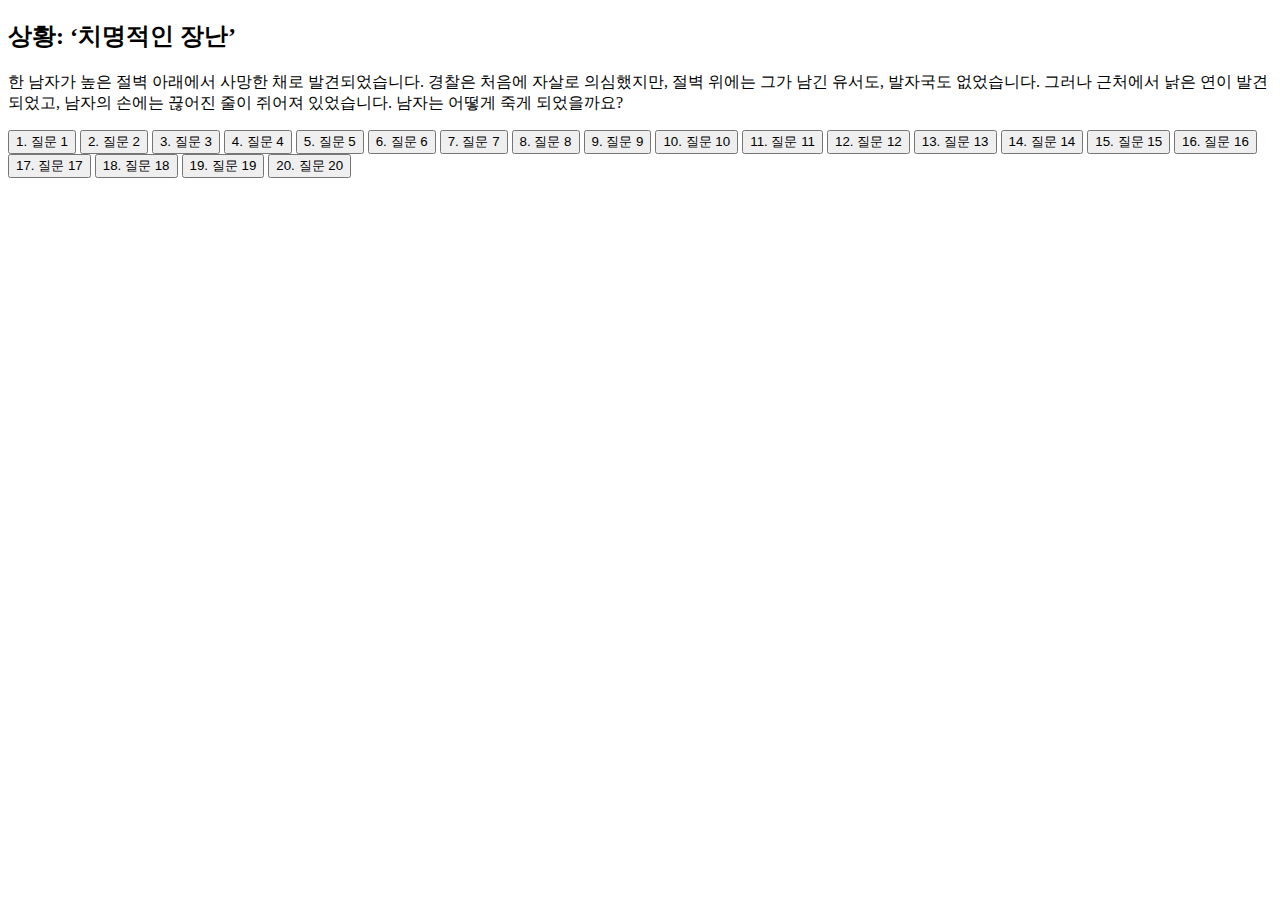
==== game.html @ 6c426a81 "Update game.html" ====
<!DOCTYPE html>
<html lang="ko">
<head>
    <meta charset="UTF-8">
    <meta name="viewport" content="width=device-width, initial-scale=1.0">
    <title>상황: 치명적인 장난</title>
    <link rel="stylesheet" href="styles.css">
</head>
<body>
    <div class="container">
        <div class="question-box">
            <h2>상황: ‘치명적인 장난’</h2>
            <p>한 남자가 높은 절벽 아래에서 사망한 채로 발견되었습니다. 경찰은 처음에 자살로 의심했지만, 절벽 위에는 그가 남긴 유서도, 발자국도 없었습니다. 그러나 근처에서 낡은 연이 발견되었고, 남자의 손에는 끊어진 줄이 쥐어져 있었습니다. 남자는 어떻게 죽게 되었을까요?</p>
        </div>
        <div class="button-container">
            <button class="answer-button" onclick="showPopup('예')">1. 질문 1</button>
            <button class="answer-button" onclick="showPopup('아니오')">2. 질문 2</button>
            <button class="answer-button" onclick="showPopup('그럴 수도 있음')">3. 질문 3</button>
            <button class="answer-button" onclick="showPopup('관련없음')">4. 질문 4</button>
            <button class="answer-button" onclick="showPopup('예')">5. 질문 5</button>
            <button class="answer-button" onclick="showPopup('아니오')">6. 질문 6</button>
            <button class="answer-button" onclick="showPopup('그럴 수도 있음')">7. 질문 7</button>
            <button class="answer-button" onclick="showPopup('관련없음')">8. 질문 8</button>
            <button class="answer-button" onclick="showPopup('예')">9. 질문 9</button>
            <button class="answer-button" onclick="showPopup('아니오')">10. 질문 10</button>
            <button class="answer-button" onclick="showPopup('그럴 수도 있음')">11. 질문 11</button>
            <button class="answer-button" onclick="showPopup('관련없음')">12. 질문 12</button>
            <button class="answer-button" onclick="showPopup('예')">13. 질문 13</button>
            <button class="answer-button" onclick="showPopup('아니오')">14. 질문 14</button>
            <button class="answer-button" onclick="showPopup('그럴 수도 있음')">15. 질문 15</button>
            <button class="answer-button" onclick="showPopup('관련없음')">16. 질문 16</button>
            <button class="answer-button" onclick="showPopup('예')">17. 질문 17</button>
            <button class="answer-button" onclick="showPopup('아니오')">18. 질문 18</button>
            <button class="answer-button" onclick="showPopup('그럴 수도 있음')">19. 질문 19</button>
            <button class="answer-button" onclick="showPopup('관련없음')">20. 질문 20</button>
        </div>
    </div>
    <script src="script.js"></script>
</body>
</html>
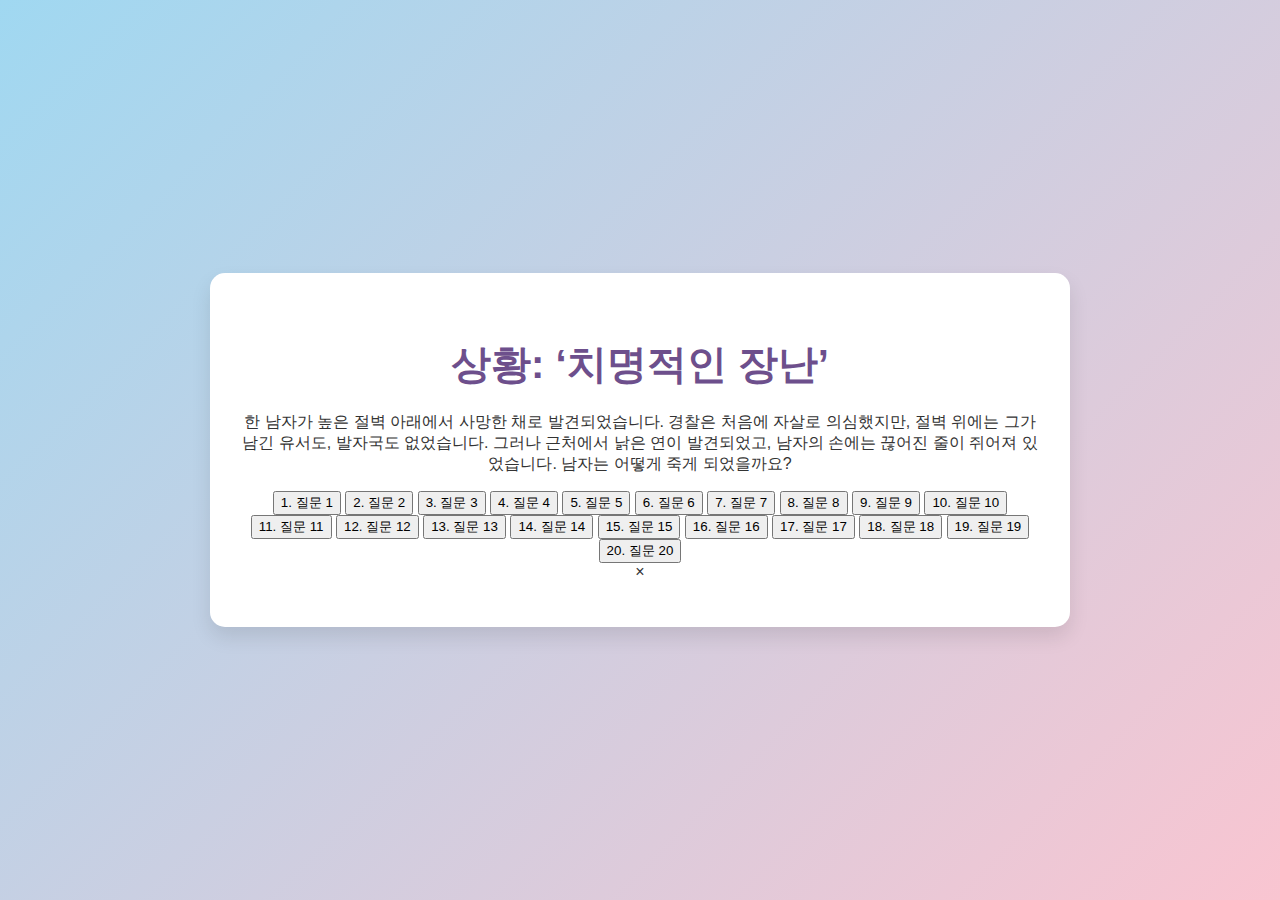
==== commit 8245ef41: "Update game.html" ====
--- a/game.html
+++ b/game.html
@@ -3,16 +3,17 @@
 <head>
     <meta charset="UTF-8">
     <meta name="viewport" content="width=device-width, initial-scale=1.0">
-    <title>상황: 치명적인 장난</title>
-    <link rel="stylesheet" href="styles.css">
+    <title>게임</title>
+    <link rel="stylesheet" href="style.css">
 </head>
 <body>
-    <div class="container">
-        <div class="question-box">
+    <div class="game-container">
+        <div class="situation-box">
             <h2>상황: ‘치명적인 장난’</h2>
             <p>한 남자가 높은 절벽 아래에서 사망한 채로 발견되었습니다. 경찰은 처음에 자살로 의심했지만, 절벽 위에는 그가 남긴 유서도, 발자국도 없었습니다. 그러나 근처에서 낡은 연이 발견되었고, 남자의 손에는 끊어진 줄이 쥐어져 있었습니다. 남자는 어떻게 죽게 되었을까요?</p>
         </div>
-        <div class="button-container">
+
+        <div class="question-buttons">
             <button class="answer-button" onclick="showPopup('예')">1. 질문 1</button>
             <button class="answer-button" onclick="showPopup('아니오')">2. 질문 2</button>
             <button class="answer-button" onclick="showPopup('그럴 수도 있음')">3. 질문 3</button>
@@ -34,7 +35,24 @@
             <button class="answer-button" onclick="showPopup('그럴 수도 있음')">19. 질문 19</button>
             <button class="answer-button" onclick="showPopup('관련없음')">20. 질문 20</button>
         </div>
+
+        <div id="popup" class="popup">
+            <div class="popup-content">
+                <span class="popup-close" onclick="closePopup()">&times;</span>
+                <p id="popup-message"></p>
+            </div>
+        </div>
     </div>
-    <script src="script.js"></script>
+
+    <script>
+        function showPopup(message) {
+            document.getElementById('popup-message').textContent = message;
+            document.getElementById('popup').style.display = 'block';
+        }
+
+        function closePopup() {
+            document.getElementById('popup').style.display = 'none';
+        }
+    </script>
 </body>
 </html>
--- a/style.css
+++ b/style.css
@@ -0,0 +1,125 @@
+/* 전체 바디 스타일 */
+body {
+    font-family: 'Arial', sans-serif;
+    background: linear-gradient(135deg, #a0d8f1, #f9c5d1); /* 하늘색과 연핑크색 그라데이션 */
+    color: #333;
+    margin: 0;
+    padding: 0;
+    display: flex;
+    justify-content: center;
+    align-items: center;
+    height: 100vh;
+}
+
+/* 게임 컨테이너 */
+.game-container {
+    background: white;
+    border-radius: 15px;
+    width: 90%;
+    max-width: 800px;
+    padding: 30px;
+    box-shadow: 0 10px 20px rgba(0, 0, 0, 0.1);
+    text-align: center;
+}
+
+/* 게임 상태 텍스트 */
+.game-status {
+    margin-bottom: 40px;
+}
+
+h2 {
+    font-size: 2.5rem;
+    color: #6d4f8c;
+    margin-bottom: 20px;
+}
+
+#situation {
+    font-size: 1.2rem;
+    color: #555;
+    line-height: 1.6;
+}
+
+/* 채팅 로그 */
+.chat-container {
+    background-color: #f1f1f1;
+    border-radius: 10px;
+    padding: 20px;
+    height: 300px;
+    overflow-y: scroll;
+    margin-bottom: 20px;
+    box-shadow: 0 0 15px rgba(0, 0, 0, 0.05);
+}
+
+#chat-log {
+    font-size: 1.1rem;
+    color: #333;
+}
+
+/* 입력 필드 */
+.input-container {
+    display: flex;
+    justify-content: space-between;
+    align-items: center;
+    margin-bottom: 20px;
+}
+
+#user-input {
+    width: 80%;
+    padding: 12px;
+    border: 2px solid #c0c0c0;
+    border-radius: 10px;
+    font-size: 1rem;
+    outline: none;
+    margin-right: 10px;
+}
+
+#user-input:focus {
+    border-color: #6d4f8c;
+}
+
+/* 질문 버튼 */
+#send-button {
+    padding: 12px 20px;
+    background-color: #6d4f8c;
+    color: white;
+    border: none;
+    border-radius: 10px;
+    cursor: pointer;
+    font-size: 1.1rem;
+    transition: background-color 0.3s;
+}
+
+#send-button:hover {
+    background-color: #5a3e7b;
+}
+
+/* 게임 시작 버튼 */
+#start-game {
+    padding: 15px 30px;
+    background-color: #f4b9d1;
+    color: white;
+    border: none;
+    border-radius: 10px;
+    font-size: 1.3rem;
+    cursor: pointer;
+    transition: background-color 0.3s;
+    margin-top: 20px;
+}
+
+#start-game:hover {
+    background-color: #e79fb6;
+}
+
+/* 스크롤바 스타일 */
+.chat-container::-webkit-scrollbar {
+    width: 8px;
+}
+
+.chat-container::-webkit-scrollbar-thumb {
+    background-color: #f4b9d1;
+    border-radius: 10px;
+}
+
+.chat-container::-webkit-scrollbar-track {
+    background-color: #f1f1f1;
+}
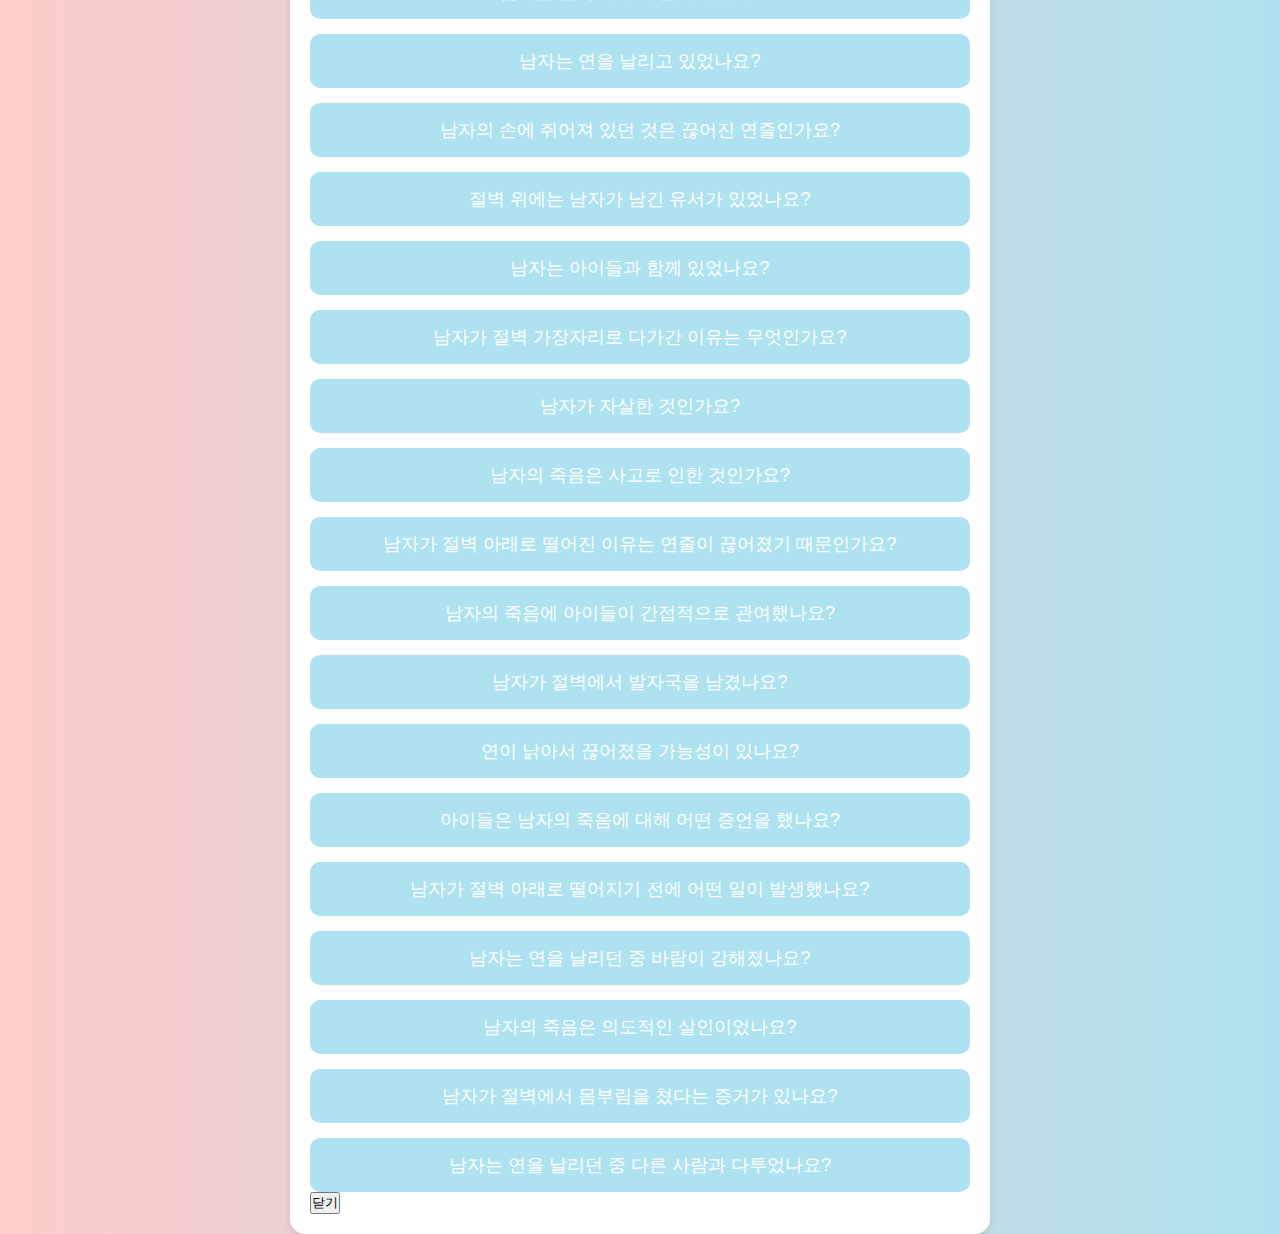
==== commit 4a21ae51: "Update game.html" ====
--- a/game.html
+++ b/game.html
@@ -3,56 +3,55 @@
 <head>
     <meta charset="UTF-8">
     <meta name="viewport" content="width=device-width, initial-scale=1.0">
-    <title>게임</title>
+    <title>게임 페이지</title>
     <link rel="stylesheet" href="style.css">
 </head>
 <body>
     <div class="game-container">
         <div class="situation-box">
-            <h2>상황: ‘치명적인 장난’</h2>
-            <p>한 남자가 높은 절벽 아래에서 사망한 채로 발견되었습니다. 경찰은 처음에 자살로 의심했지만, 절벽 위에는 그가 남긴 유서도, 발자국도 없었습니다. 그러나 근처에서 낡은 연이 발견되었고, 남자의 손에는 끊어진 줄이 쥐어져 있었습니다. 남자는 어떻게 죽게 되었을까요?</p>
+            <h2 class="situation-title">상황: 치명적인 장난</h2>
+            <p class="situation-description">
+                한 남자가 높은 절벽 아래에서 사망한 채로 발견되었습니다. 경찰은 처음에 자살로 의심했지만, 절벽 위에는 그가 남긴 유서도, 발자국도 없었습니다. 그러나 근처에서 낡은 연이 발견되었고, 남자의 손에는 끊어진 줄이 쥐어져 있었습니다. 남자는 어떻게 죽게 되었을까요?
+            </p>
         </div>
 
         <div class="question-buttons">
-            <button class="answer-button" onclick="showPopup('예')">1. 질문 1</button>
-            <button class="answer-button" onclick="showPopup('아니오')">2. 질문 2</button>
-            <button class="answer-button" onclick="showPopup('그럴 수도 있음')">3. 질문 3</button>
-            <button class="answer-button" onclick="showPopup('관련없음')">4. 질문 4</button>
-            <button class="answer-button" onclick="showPopup('예')">5. 질문 5</button>
-            <button class="answer-button" onclick="showPopup('아니오')">6. 질문 6</button>
-            <button class="answer-button" onclick="showPopup('그럴 수도 있음')">7. 질문 7</button>
-            <button class="answer-button" onclick="showPopup('관련없음')">8. 질문 8</button>
-            <button class="answer-button" onclick="showPopup('예')">9. 질문 9</button>
-            <button class="answer-button" onclick="showPopup('아니오')">10. 질문 10</button>
-            <button class="answer-button" onclick="showPopup('그럴 수도 있음')">11. 질문 11</button>
-            <button class="answer-button" onclick="showPopup('관련없음')">12. 질문 12</button>
-            <button class="answer-button" onclick="showPopup('예')">13. 질문 13</button>
-            <button class="answer-button" onclick="showPopup('아니오')">14. 질문 14</button>
-            <button class="answer-button" onclick="showPopup('그럴 수도 있음')">15. 질문 15</button>
-            <button class="answer-button" onclick="showPopup('관련없음')">16. 질문 16</button>
-            <button class="answer-button" onclick="showPopup('예')">17. 질문 17</button>
-            <button class="answer-button" onclick="showPopup('아니오')">18. 질문 18</button>
-            <button class="answer-button" onclick="showPopup('그럴 수도 있음')">19. 질문 19</button>
-            <button class="answer-button" onclick="showPopup('관련없음')">20. 질문 20</button>
+            <button class="question-button" onclick="showAnswer('예')">남자는 절벽 아래에서 발견되었나요?</button>
+            <button class="question-button" onclick="showAnswer('아니오')">남자는 절벽 위에서 혼자 있었나요?</button>
+            <button class="question-button" onclick="showAnswer('예')">남자는 연을 날리고 있었나요?</button>
+            <button class="question-button" onclick="showAnswer('예')">남자의 손에 쥐어져 있던 것은 끊어진 연줄인가요?</button>
+            <button class="question-button" onclick="showAnswer('아니오')">절벽 위에는 남자가 남긴 유서가 있었나요?</button>
+            <button class="question-button" onclick="showAnswer('예')">남자는 아이들과 함께 있었나요?</button>
+            <button class="question-button" onclick="showAnswer('연을 잡으려는 아이들을 막으려 함')">남자가 절벽 가장자리로 다가간 이유는 무엇인가요?</button>
+            <button class="question-button" onclick="showAnswer('아니오')">남자가 자살한 것인가요?</button>
+            <button class="question-button" onclick="showAnswer('예')">남자의 죽음은 사고로 인한 것인가요?</button>
+            <button class="question-button" onclick="showAnswer('예')">남자가 절벽 아래로 떨어진 이유는 연줄이 끊어졌기 때문인가요?</button>
+            <button class="question-button" onclick="showAnswer('예')">남자의 죽음에 아이들이 간접적으로 관여했나요?</button>
+            <button class="question-button" onclick="showAnswer('아니오')">남자가 절벽에서 발자국을 남겼나요?</button>
+            <button class="question-button" onclick="showAnswer('예')">연이 낡아서 끊어졌을 가능성이 있나요?</button>
+            <button class="question-button" onclick="showAnswer('남자가 연을 잡으려 했다고 주장함')">아이들은 남자의 죽음에 대해 어떤 증언을 했나요?</button>
+            <button class="question-button" onclick="showAnswer('연이 바람에 날아갔다')">남자가 절벽 아래로 떨어지기 전에 어떤 일이 발생했나요?</button>
+            <button class="question-button" onclick="showAnswer('예')">남자는 연을 날리던 중 바람이 강해졌나요?</button>
+            <button class="question-button" onclick="showAnswer('아니오')">남자의 죽음은 의도적인 살인이었나요?</button>
+            <button class="question-button" onclick="showAnswer('아니오')">남자가 절벽에서 몸부림을 쳤다는 증거가 있나요?</button>
+            <button class="question-button" onclick="showAnswer('아니오')">남자는 연을 날리던 중 다른 사람과 다투었나요?</button>
         </div>
 
-        <div id="popup" class="popup">
-            <div class="popup-content">
-                <span class="popup-close" onclick="closePopup()">&times;</span>
-                <p id="popup-message"></p>
-            </div>
+        <div id="answer-popup" class="answer-popup">
+            <p id="answer-text"></p>
+            <button id="close-popup" class="close-popup">닫기</button>
         </div>
     </div>
 
     <script>
-        function showPopup(message) {
-            document.getElementById('popup-message').textContent = message;
-            document.getElementById('popup').style.display = 'block';
+        function showAnswer(answer) {
+            document.getElementById('answer-text').textContent = "답변: " + answer;
+            document.getElementById('answer-popup').style.display = 'block';
         }
 
-        function closePopup() {
-            document.getElementById('popup').style.display = 'none';
-        }
+        document.getElementById('close-popup').addEventListener('click', function() {
+            document.getElementById('answer-popup').style.display = 'none';
+        });
     </script>
 </body>
 </html>
--- a/style.css
+++ b/style.css
@@ -1,125 +1,162 @@
-/* 전체 바디 스타일 */
+/* 기본 스타일 */
+* {
+    margin: 0;
+    padding: 0;
+    box-sizing: border-box;
+}
+
 body {
     font-family: 'Arial', sans-serif;
-    background: linear-gradient(135deg, #a0d8f1, #f9c5d1); /* 하늘색과 연핑크색 그라데이션 */
-    color: #333;
-    margin: 0;
-    padding: 0;
+    background: #f0f8ff; /* 배경은 연한 하늘색 */
     display: flex;
     justify-content: center;
     align-items: center;
     height: 100vh;
+    background-image: linear-gradient(to right, #ffcccb, #aee2f0); /* 그라데이션 배경 */
 }
 
-/* 게임 컨테이너 */
-.game-container {
-    background: white;
-    border-radius: 15px;
-    width: 90%;
-    max-width: 800px;
-    padding: 30px;
-    box-shadow: 0 10px 20px rgba(0, 0, 0, 0.1);
-    text-align: center;
+/* 메인 컨테이너 */
+.main-container {
+    display: flex;
+    justify-content: center;
+    align-items: center;
+    width: 100%;
+    height: 100%;
 }
 
-/* 게임 상태 텍스트 */
-.game-status {
-    margin-bottom: 40px;
+/* 게임 박스 스타일 */
+.game-box {
+    background: linear-gradient(145deg, #aee2f0, #ffcccb); /* 연하늘색 -> 연핑크색 그라데이션 */
+    border-radius: 25px;
+    padding: 50px;
+    text-align: center;
+    box-shadow: 8px 8px 16px rgba(0, 0, 0, 0.2), -8px -8px 16px rgba(255, 255, 255, 0.3);
+    transform: scale(1);
+    transition: transform 0.3s ease-in-out;
 }
 
-h2 {
-    font-size: 2.5rem;
-    color: #6d4f8c;
-    margin-bottom: 20px;
+.game-box:hover {
+    transform: scale(1.05); /* 호버 시 크기 증가 */
 }
 
-#situation {
-    font-size: 1.2rem;
-    color: #555;
-    line-height: 1.6;
+/* 게임 제목 */
+.game-title {
+    font-size: 50px;
+    color: #ff6699; /* 핑크색 */
+    margin-bottom: 20px;
+    text-shadow: 2px 2px 4px rgba(0, 0, 0, 0.1);
 }
 
-/* 채팅 로그 */
-.chat-container {
-    background-color: #f1f1f1;
-    border-radius: 10px;
-    padding: 20px;
-    height: 300px;
-    overflow-y: scroll;
-    margin-bottom: 20px;
-    box-shadow: 0 0 15px rgba(0, 0, 0, 0.05);
+/* 게임 설명 */
+.game-description {
+    font-size: 20px;
+    color: #333;
+    margin-bottom: 30px;
+    line-height: 1.5;
 }
 
-#chat-log {
-    font-size: 1.1rem;
-    color: #333;
+/* 스타트 버튼 스타일 */
+.start-button {
+    background: linear-gradient(145deg, #ff99a1, #ff6699); /* 핑크 계열의 그라데이션 */
+    color: white;
+    padding: 15px 30px;
+    border: none;
+    border-radius: 50px;
+    font-size: 20px;
+    cursor: pointer;
+    box-shadow: 4px 4px 8px rgba(0, 0, 0, 0.2), -4px -4px 8px rgba(255, 255, 255, 0.3);
+    transition: background 0.3s, transform 0.3s;
 }
 
-/* 입력 필드 */
-.input-container {
-    display: flex;
-    justify-content: space-between;
-    align-items: center;
-    margin-bottom: 20px;
+.start-button:hover {
+    background: linear-gradient(145deg, #ff6699, #ff99a1);
+    transform: translateY(-5px); /* 호버 시 버튼 살짝 올라가게 */
 }
 
-#user-input {
-    width: 80%;
-    padding: 12px;
-    border: 2px solid #c0c0c0;
-    border-radius: 10px;
-    font-size: 1rem;
-    outline: none;
-    margin-right: 10px;
+.start-button:active {
+    transform: translateY(2px); /* 클릭 시 버튼 내려가게 */
 }
 
-#user-input:focus {
-    border-color: #6d4f8c;
+
+/* 게임 페이지 스타일 */
+.game-container {
+    width: 100%;
+    max-width: 700px;
+    padding: 20px;
+    background-color: #fff;
+    border-radius: 15px;
+    box-shadow: 0 4px 8px rgba(0, 0, 0, 0.1);
 }
 
-/* 질문 버튼 */
-#send-button {
-    padding: 12px 20px;
-    background-color: #6d4f8c;
-    color: white;
+.situation-box {
+    background-color: #ffebf0; /* 연핑크색 */
+    padding: 20px;
+    border-radius: 10px;
+    margin-bottom: 30px;
+}
+
+.situation-box h2 {
+    font-size: 24px;
+    color: #ff6699;
+}
+
+.situation-box p {
+    font-size: 18px;
+    line-height: 1.5;
+}
+
+.question-buttons {
+    display: flex;
+    flex-direction: column;
+    gap: 15px;
+}
+
+.question-button {
+    background-color: #aee2f0; /* 하늘색 */
+    color: #fff;
+    padding: 15px;
     border: none;
     border-radius: 10px;
+    font-size: 18px;
     cursor: pointer;
-    font-size: 1.1rem;
     transition: background-color 0.3s;
 }
 
-#send-button:hover {
-    background-color: #5a3e7b;
+.question-button:hover {
+    background-color: #7cd2e5;
 }
 
-/* 게임 시작 버튼 */
-#start-game {
-    padding: 15px 30px;
-    background-color: #f4b9d1;
-    color: white;
-    border: none;
-    border-radius: 10px;
-    font-size: 1.3rem;
-    cursor: pointer;
-    transition: background-color 0.3s;
-    margin-top: 20px;
+/* 팝업 스타일 */
+.popup {
+    display: none;
+    position: fixed;
+    top: 0;
+    left: 0;
+    width: 100%;
+    height: 100%;
+    background-color: rgba(0, 0, 0, 0.5);
+    justify-content: center;
+    align-items: center;
 }
 
-#start-game:hover {
-    background-color: #e79fb6;
+.popup-content {
+    background-color: #fff;
+    padding: 30px;
+    border-radius: 10px;
+    text-align: center;
+    box-shadow: 0 4px 8px rgba(0, 0, 0, 0.1);
 }
 
-/* 스크롤바 스타일 */
-.chat-container::-webkit-scrollbar {
-    width: 8px;
+.popup-close {
+    font-size: 25px;
+    color: #333;
+    cursor: pointer;
+    position: absolute;
+    top: 10px;
+    right: 10px;
 }
 
-.chat-container::-webkit-scrollbar-thumb {
-    background-color: #f4b9d1;
-    border-radius: 10px;
+.popup-close:hover {
+    color: #ff6699;
 }
 
-.chat-container::-webkit-scrollbar-track {
-    background-color: #f1f1f1;
-}
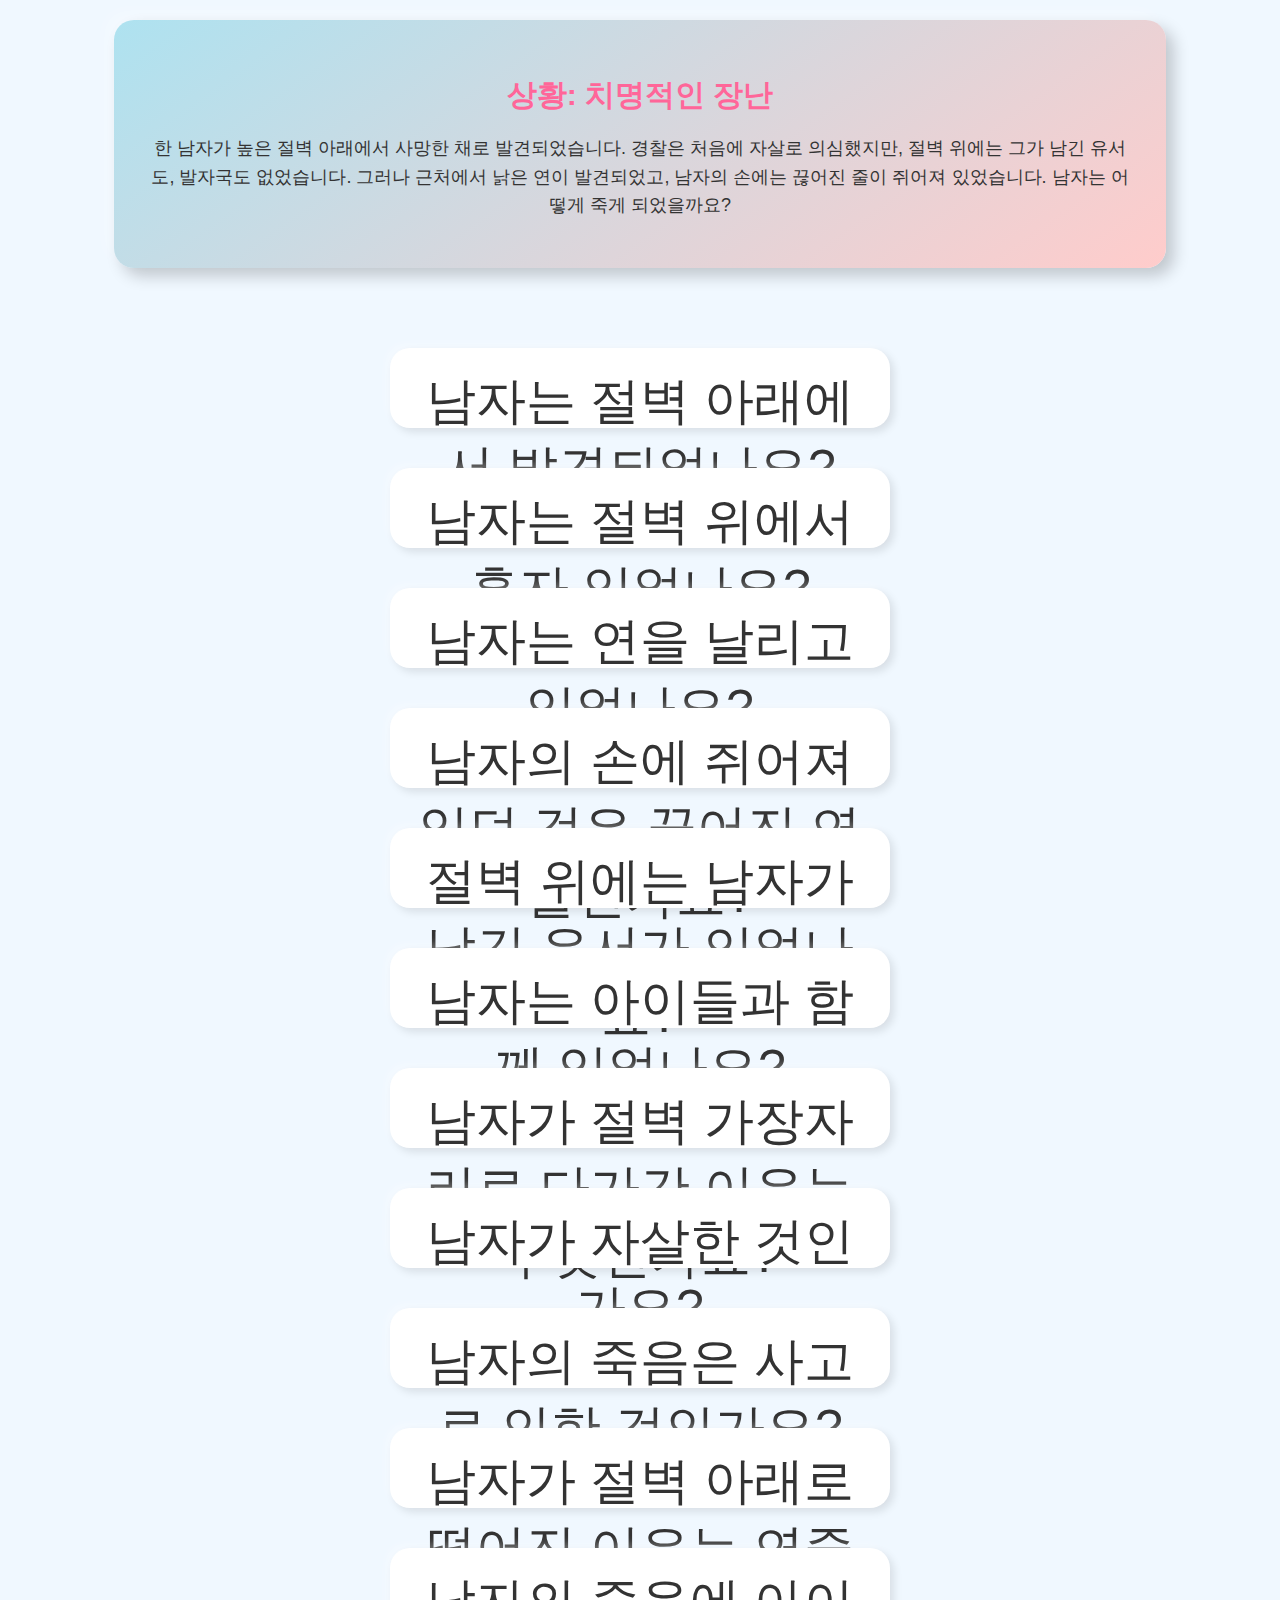
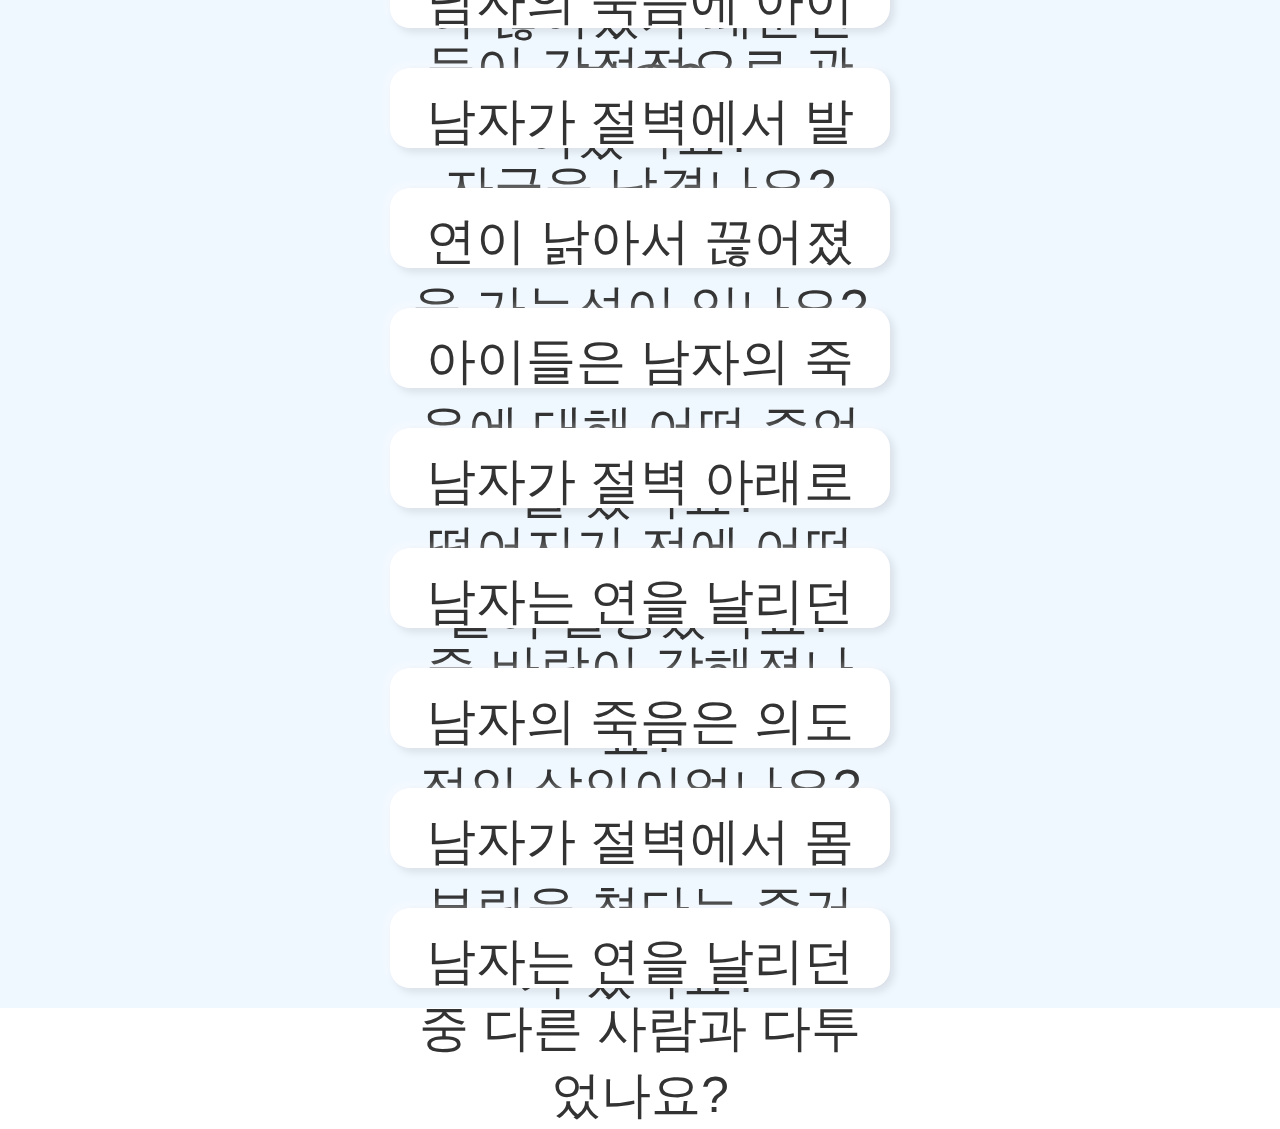
==== commit 96027196: "Update game.html" ====
--- a/game.html
+++ b/game.html
@@ -53,5 +53,12 @@
             document.getElementById('answer-popup').style.display = 'none';
         });
     </script>
+<!-- 팝업창 -->
+<div class="answer-popup">
+    <p id="answer-text">정답: </p>
+    <button class="close-popup">닫기</button>
+</div>
+
+
 </body>
 </html>
--- a/style.css
+++ b/style.css
@@ -1,68 +1,47 @@
-/* 기본 스타일 */
-* {
+/* 전체 스타일 */
+body {
+    font-family: Arial, sans-serif;
     margin: 0;
     padding: 0;
     box-sizing: border-box;
 }
 
-body {
-    font-family: 'Arial', sans-serif;
-    background: #f0f8ff; /* 배경은 연한 하늘색 */
+/* 메인 페이지 */
+.main-container {
     display: flex;
     justify-content: center;
     align-items: center;
     height: 100vh;
-    background-image: linear-gradient(to right, #ffcccb, #aee2f0); /* 그라데이션 배경 */
+    background: #f0f8ff;
 }
 
-/* 메인 컨테이너 */
-.main-container {
-    display: flex;
-    justify-content: center;
-    align-items: center;
-    width: 100%;
-    height: 100%;
+.main-box {
+    background: linear-gradient(145deg, #aee2f0, #ffcccb); /* 그라데이션 배경 */
+    padding: 40px;
+    border-radius: 20px;
+    text-align: center;
+    box-shadow: 8px 8px 16px rgba(0, 0, 0, 0.2), -8px -8px 16px rgba(255, 255, 255, 0.3);
 }
 
-/* 게임 박스 스타일 */
-.game-box {
-    background: linear-gradient(145deg, #aee2f0, #ffcccb); /* 연하늘색 -> 연핑크색 그라데이션 */
-    border-radius: 25px;
-    padding: 50px;
-    text-align: center;
-    box-shadow: 8px 8px 16px rgba(0, 0, 0, 0.2), -8px -8px 16px rgba(255, 255, 255, 0.3);
-    transform: scale(1);
-    transition: transform 0.3s ease-in-out;
+.title {
+    font-size: 40px;
+    color: #ff6699;
+    margin-bottom: 20px;
 }
 
-.game-box:hover {
-    transform: scale(1.05); /* 호버 시 크기 증가 */
-}
-
-/* 게임 제목 */
-.game-title {
-    font-size: 50px;
-    color: #ff6699; /* 핑크색 */
-    margin-bottom: 20px;
-    text-shadow: 2px 2px 4px rgba(0, 0, 0, 0.1);
-}
-
-/* 게임 설명 */
-.game-description {
+.description {
     font-size: 20px;
     color: #333;
     margin-bottom: 30px;
-    line-height: 1.5;
 }
 
-/* 스타트 버튼 스타일 */
 .start-button {
-    background: linear-gradient(145deg, #ff99a1, #ff6699); /* 핑크 계열의 그라데이션 */
+    background: linear-gradient(145deg, #ff99a1, #ff6699); /* 그라데이션 버튼 */
     color: white;
-    padding: 15px 30px;
+    font-size: 18px;
+    padding: 20px 40px;
     border: none;
     border-radius: 50px;
-    font-size: 20px;
     cursor: pointer;
     box-shadow: 4px 4px 8px rgba(0, 0, 0, 0.2), -4px -4px 8px rgba(255, 255, 255, 0.3);
     transition: background 0.3s, transform 0.3s;
@@ -70,93 +49,115 @@
 
 .start-button:hover {
     background: linear-gradient(145deg, #ff6699, #ff99a1);
-    transform: translateY(-5px); /* 호버 시 버튼 살짝 올라가게 */
+    transform: translateY(-5px);
 }
 
 .start-button:active {
-    transform: translateY(2px); /* 클릭 시 버튼 내려가게 */
+    transform: translateY(2px);
 }
 
-
-/* 게임 페이지 스타일 */
+/* 게임 세부 페이지 스타일 */
 .game-container {
-    width: 100%;
-    max-width: 700px;
+    display: flex;
+    flex-direction: column;
+    justify-content: flex-start; /* 콘텐츠가 상단에 위치하도록 */
+    align-items: center;
     padding: 20px;
-    background-color: #fff;
-    border-radius: 15px;
-    box-shadow: 0 4px 8px rgba(0, 0, 0, 0.1);
+    background: #f0f8ff;
+    height: auto; /* 콘텐츠에 맞게 높이를 자동으로 조정 */
 }
 
+/* 상황 박스 */
 .situation-box {
-    background-color: #ffebf0; /* 연핑크색 */
-    padding: 20px;
-    border-radius: 10px;
-    margin-bottom: 30px;
+    background: linear-gradient(145deg, #aee2f0, #ffcccb); /* 상황 박스 그라데이션 */
+    padding: 30px;
+    border-radius: 20px;
+    box-shadow: 8px 8px 16px rgba(0, 0, 0, 0.2), -8px -8px 16px rgba(255, 255, 255, 0.3);
+    margin-bottom: 40px;
+    width: 80%;
+    text-align: center;
 }
 
-.situation-box h2 {
-    font-size: 24px;
+.situation-title {
+    font-size: 30px;
     color: #ff6699;
+    margin-bottom: 15px;
 }
 
-.situation-box p {
+.situation-description {
     font-size: 18px;
-    line-height: 1.5;
+    color: #333;
+    line-height: 1.6;
 }
 
+/* 질문 버튼 */
 .question-buttons {
     display: flex;
     flex-direction: column;
-    gap: 15px;
+    gap: 40px;
+    width: 100%;
+    max-width: 500px;
+    margin-top: 40px; /* 상단 여백 */
 }
 
 .question-button {
-    background-color: #aee2f0; /* 하늘색 */
-    color: #fff;
-    padding: 15px;
+    background-color: #ffffff; /* 흰색 배경 */
+    color: #333;
+    font-size: 50px; /* 폰트 크기 */
+    padding: 20px;
     border: none;
-    border-radius: 10px;
-    font-size: 18px;
+    border-radius: 20px;
     cursor: pointer;
-    transition: background-color 0.3s;
+    width: 100%; /* 버튼 가로 크기를 100%로 */
+    height: 80px; /* 버튼 높이 */
+    box-shadow: 4px 4px 8px rgba(0, 0, 0, 0.1), -4px -4px 8px rgba(255, 255, 255, 0.3);
+    text-align: center;
+    transition: transform 0.3s, box-shadow 0.3s;
 }
 
 .question-button:hover {
-    background-color: #7cd2e5;
+    transform: translateY(-5px); /* 3D 효과 */
+    box-shadow: 6px 6px 12px rgba(0, 0, 0, 0.2), -6px -6px 12px rgba(255, 255, 255, 0.4); /* 호버 시 그림자 강하게 */
 }
 
-/* 팝업 스타일 */
-.popup {
+.question-button:active {
+    transform: translateY(2px);
+}
+
+/* 팝업창 스타일 */
+.answer-popup {
     display: none;
     position: fixed;
-    top: 0;
-    left: 0;
-    width: 100%;
-    height: 100%;
-    background-color: rgba(0, 0, 0, 0.5);
-    justify-content: center;
-    align-items: center;
+    top: 50%;
+    left: 50%;
+    transform: translate(-50%, -50%);
+    background: linear-gradient(145deg, #ffffff, #ffcccc); /* 팝업창 배경 그라데이션 */
+    padding: 30px;
+    border-radius: 10px;
+    box-shadow: 0px 0px 15px rgba(0, 0, 0, 0.3);
+    text-align: center;
 }
 
-.popup-content {
-    background-color: #fff;
-    padding: 30px;
-    border-radius: 10px;
-    text-align: center;
-    box-shadow: 0 4px 8px rgba(0, 0, 0, 0.1);
+#answer-text {
+    font-size: 22px;
+    color: #333;
+    margin-bottom: 20px;
 }
 
-.popup-close {
-    font-size: 25px;
-    color: #333;
+.close-popup {
+    background: linear-gradient(145deg, #ff6699, #ff99a1); /* 그라데이션 적용된 닫기 버튼 */
+    color: white;
+    padding: 10px 20px;
+    border: none;
+    border-radius: 30px;
     cursor: pointer;
-    position: absolute;
-    top: 10px;
-    right: 10px;
+    box-shadow: 4px 4px 8px rgba(0, 0, 0, 0.2), -4px -4px 8px rgba(255, 255, 255, 0.3);
 }
 
-.popup-close:hover {
-    color: #ff6699;
+.close-popup:hover {
+    background: linear-gradient(145deg, #ff99a1, #ff6699); /* 호버 시 색상 반전 */
 }
 
+.close-popup:active {
+    transform: translateY(2px);
+}
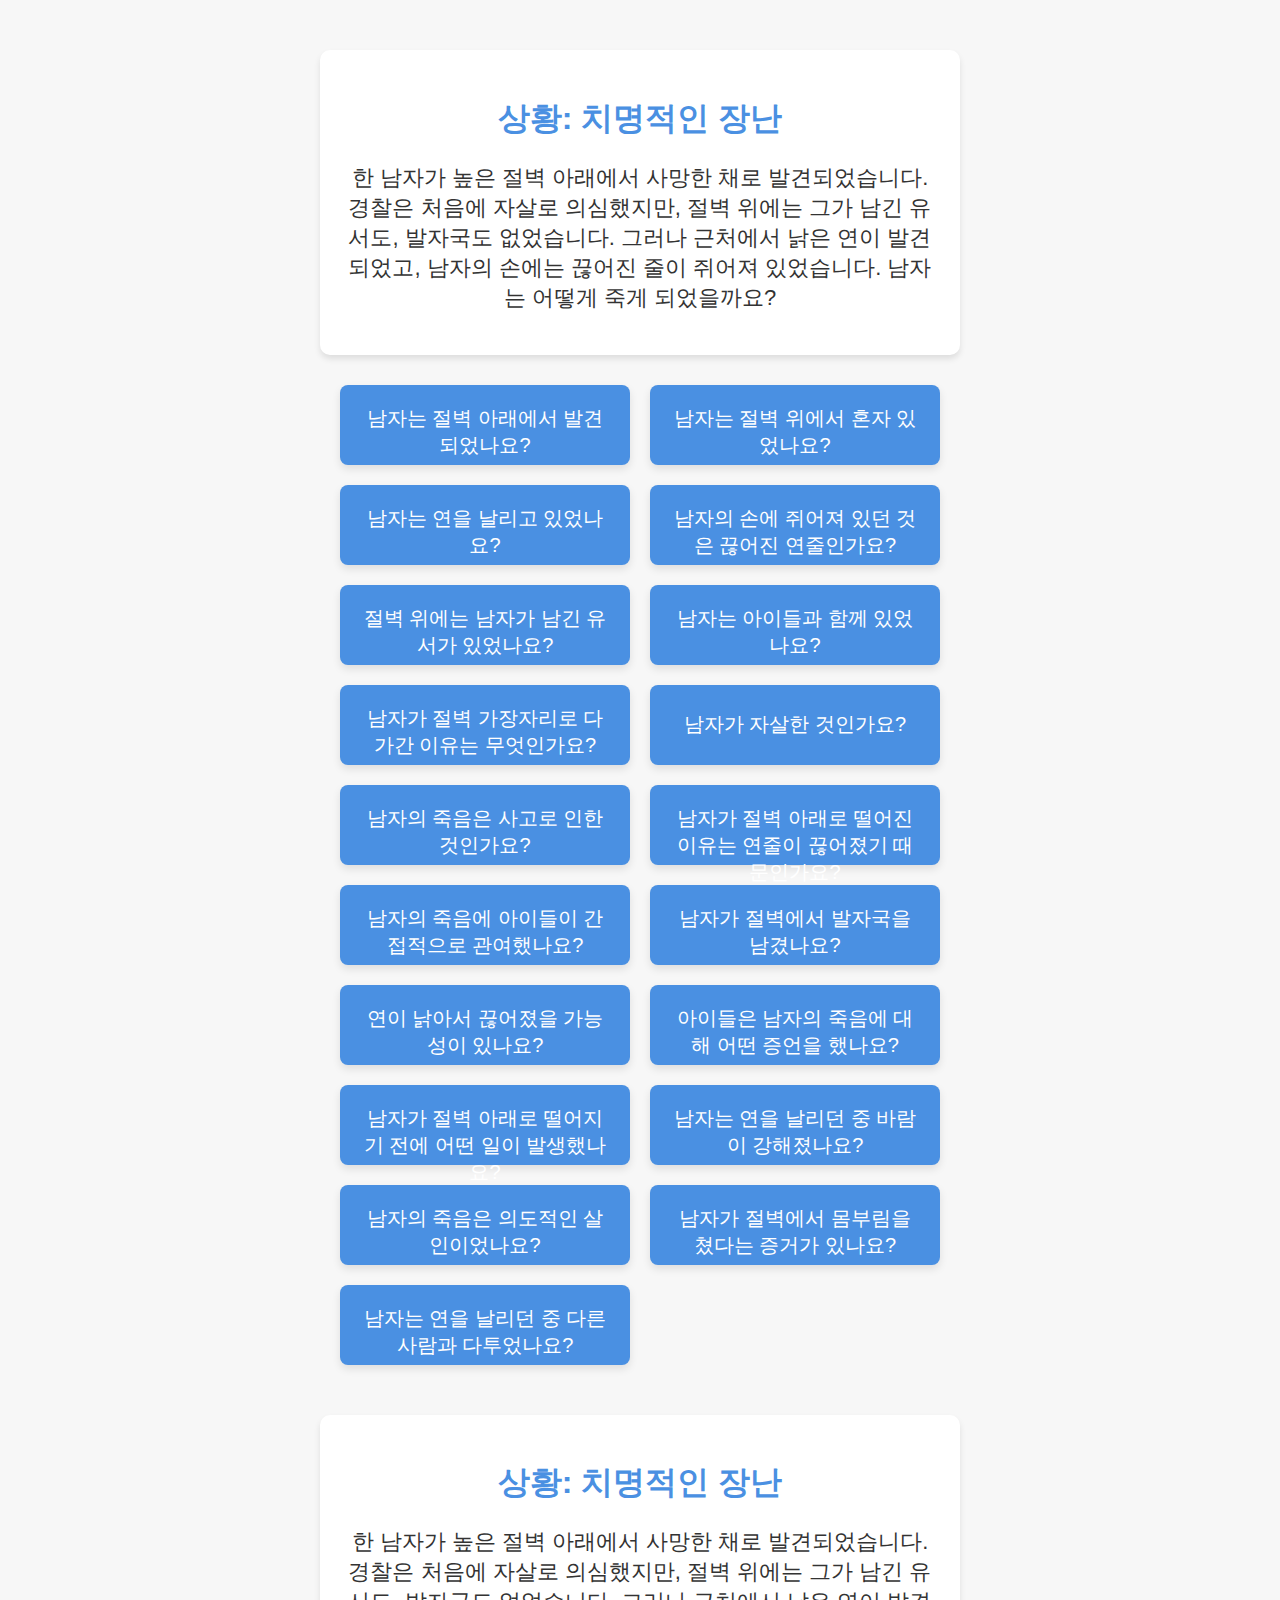
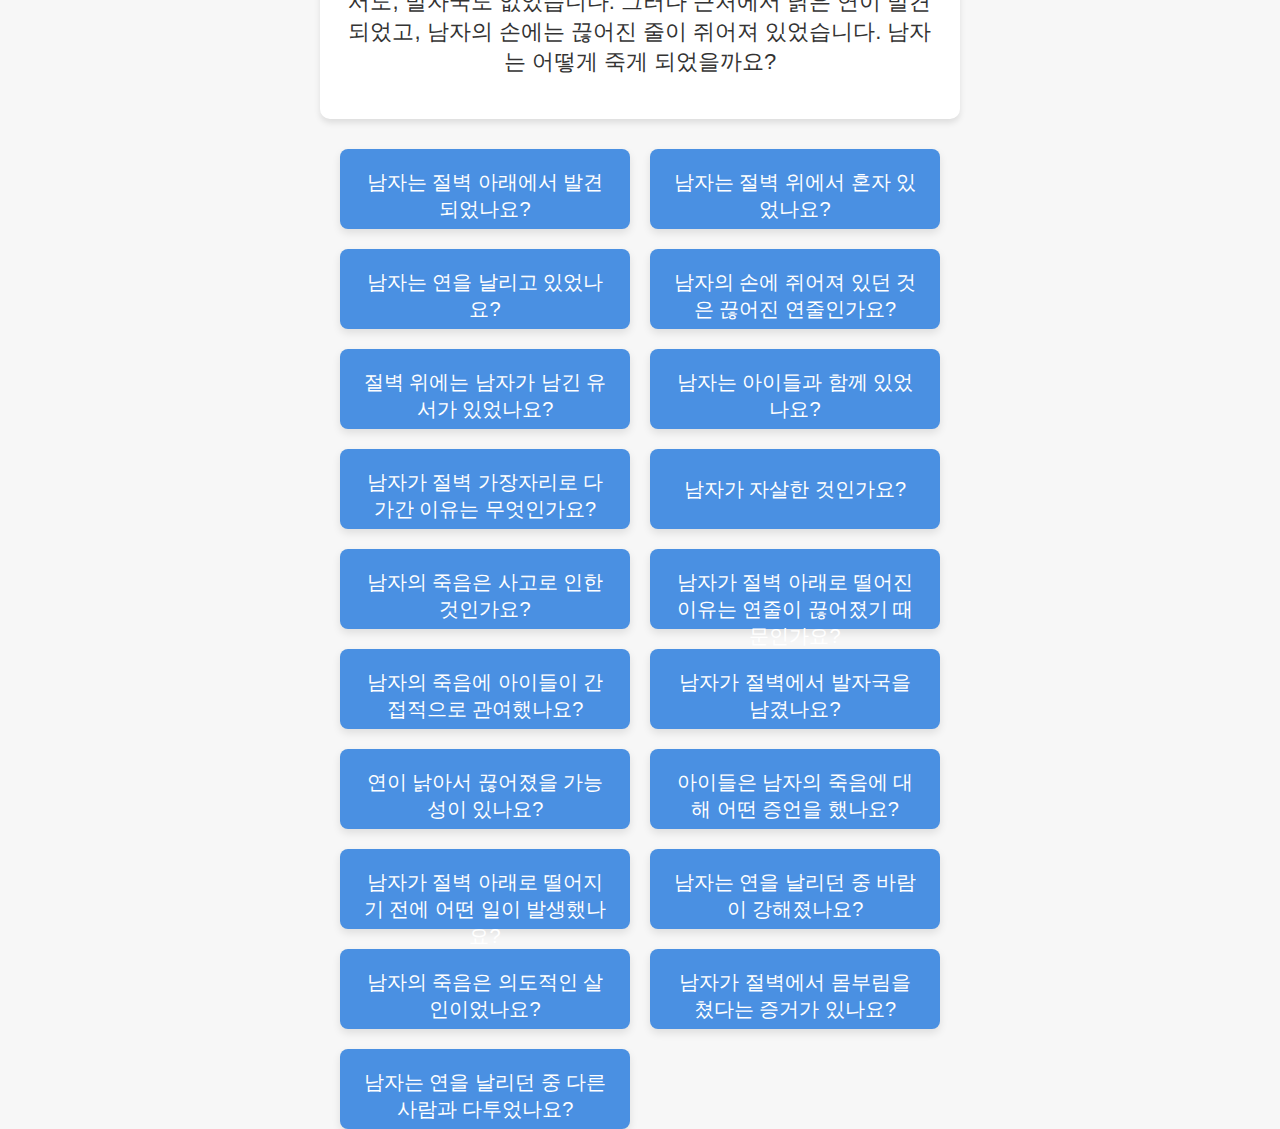
==== commit 2d377fe8: "Update game.html" ====
--- a/game.html
+++ b/game.html
@@ -1,5 +1,67 @@
 <!DOCTYPE html>
 <html lang="ko">
+<head>
+    <meta charset="UTF-8">
+    <meta name="viewport" content="width=device-width, initial-scale=1.0">
+    <title>게임 페이지</title>
+    <link rel="stylesheet" href="style.css">
+</head>
+<body>
+    <div class="game-container">
+        <div class="situation-box">
+            <h2 class="situation-title">상황: 치명적인 장난</h2>
+            <p class="situation-description">
+                한 남자가 높은 절벽 아래에서 사망한 채로 발견되었습니다. 경찰은 처음에 자살로 의심했지만, 절벽 위에는 그가 남긴 유서도, 발자국도 없었습니다. 그러나 근처에서 낡은 연이 발견되었고, 남자의 손에는 끊어진 줄이 쥐어져 있었습니다. 남자는 어떻게 죽게 되었을까요?
+            </p>
+        </div>
+
+        <div class="question-buttons">
+            <button class="question-button" onclick="showAnswer('예')">남자는 절벽 아래에서 발견되었나요?</button>
+            <button class="question-button" onclick="showAnswer('아니오')">남자는 절벽 위에서 혼자 있었나요?</button>
+            <button class="question-button" onclick="showAnswer('예')">남자는 연을 날리고 있었나요?</button>
+            <button class="question-button" onclick="showAnswer('예')">남자의 손에 쥐어져 있던 것은 끊어진 연줄인가요?</button>
+            <button class="question-button" onclick="showAnswer('아니오')">절벽 위에는 남자가 남긴 유서가 있었나요?</button>
+            <button class="question-button" onclick="showAnswer('예')">남자는 아이들과 함께 있었나요?</button>
+            <button class="question-button" onclick="showAnswer('연을 잡으려는 아이들을 막으려 함')">남자가 절벽 가장자리로 다가간 이유는 무엇인가요?</button>
+            <button class="question-button" onclick="showAnswer('아니오')">남자가 자살한 것인가요?</button>
+            <button class="question-button" onclick="showAnswer('예')">남자의 죽음은 사고로 인한 것인가요?</button>
+            <button class="question-button" onclick="showAnswer('예')">남자가 절벽 아래로 떨어진 이유는 연줄이 끊어졌기 때문인가요?</button>
+            <button class="question-button" onclick="showAnswer('예')">남자의 죽음에 아이들이 간접적으로 관여했나요?</button>
+            <button class="question-button" onclick="showAnswer('아니오')">남자가 절벽에서 발자국을 남겼나요?</button>
+            <button class="question-button" onclick="showAnswer('예')">연이 낡아서 끊어졌을 가능성이 있나요?</button>
+            <button class="question-button" onclick="showAnswer('남자가 연을 잡으려 했다고 주장함')">아이들은 남자의 죽음에 대해 어떤 증언을 했나요?</button>
+            <button class="question-button" onclick="showAnswer('연이 바람에 날아갔다')">남자가 절벽 아래로 떨어지기 전에 어떤 일이 발생했나요?</button>
+            <button class="question-button" onclick="showAnswer('예')">남자는 연을 날리던 중 바람이 강해졌나요?</button>
+            <button class="question-button" onclick="showAnswer('아니오')">남자의 죽음은 의도적인 살인이었나요?</button>
+            <button class="question-button" onclick="showAnswer('아니오')">남자가 절벽에서 몸부림을 쳤다는 증거가 있나요?</button>
+            <button class="question-button" onclick="showAnswer('아니오')">남자는 연을 날리던 중 다른 사람과 다투었나요?</button>
+            <!-- 추가 질문들 -->
+        </div>
+
+        <div id="answer-popup" class="answer-popup">
+            <p id="answer-text"></p>
+            <button id="close-popup" class="close-popup">닫기</button>
+        </div>
+    </div>
+
+    <script>
+        function showAnswer(answer) {
+            document.getElementById('answer-text').textContent = "답변: " + answer;
+            document.getElementById('answer-popup').style.display = 'block';
+        }
+
+        document.getElementById('close-popup').addEventListener('click', function() {
+            document.getElementById('answer-popup').style.display = 'none';
+        });
+    </script>
+</body>
+</html>
+
+
+<!DOCTYPE html>
+<html lang="ko">
+    <meta name="viewport" content="width=device-width, initial-scale=1.0">
+
 <head>
     <meta charset="UTF-8">
     <meta name="viewport" content="width=device-width, initial-scale=1.0">
--- a/style.css
+++ b/style.css
@@ -1,127 +1,128 @@
-/* 전체 스타일 */
-body {
-    font-family: Arial, sans-serif;
+/* 기본 스타일 */
+html, body {
     margin: 0;
     padding: 0;
-    box-sizing: border-box;
+    height: 100%;
+    font-family: 'Arial', sans-serif;
+    background-color: #f7f7f7;
 }
 
 /* 메인 페이지 */
-.main-container {
+.main-page-container {
     display: flex;
     justify-content: center;
     align-items: center;
     height: 100vh;
-    background: #f0f8ff;
+    background: linear-gradient(to bottom, #ff7f50, #ffb74d);
 }
 
 .main-box {
-    background: linear-gradient(145deg, #aee2f0, #ffcccb); /* 그라데이션 배경 */
-    padding: 40px;
-    border-radius: 20px;
     text-align: center;
-    box-shadow: 8px 8px 16px rgba(0, 0, 0, 0.2), -8px -8px 16px rgba(255, 255, 255, 0.3);
+    padding: 50px;
+    background-color: #ffffff;
+    box-shadow: 0 10px 20px rgba(0, 0, 0, 0.1);
+    transform: rotateY(0deg);
+    animation: rotate-box 6s infinite alternate;
+    border-radius: 10px;
+    max-width: 500px;
+    width: 100%;
+    transition: transform 0.5s ease-in-out;
 }
 
-.title {
-    font-size: 40px;
-    color: #ff6699;
+@keyframes rotate-box {
+    0% {
+        transform: rotateY(0deg);
+    }
+    100% {
+        transform: rotateY(360deg);
+    }
+}
+
+.main-title {
+    font-size: 50px;
+    color: #ff7f50;
     margin-bottom: 20px;
 }
 
-.description {
-    font-size: 20px;
+.main-description {
+    font-size: 22px;
     color: #333;
-    margin-bottom: 30px;
+    margin-bottom: 40px;
 }
 
-.start-button {
-    background: linear-gradient(145deg, #ff99a1, #ff6699); /* 그라데이션 버튼 */
+.start-game-button {
+    background-color: #ff7f50;
     color: white;
-    font-size: 18px;
+    font-size: 25px;
     padding: 20px 40px;
-    border: none;
-    border-radius: 50px;
-    cursor: pointer;
-    box-shadow: 4px 4px 8px rgba(0, 0, 0, 0.2), -4px -4px 8px rgba(255, 255, 255, 0.3);
-    transition: background 0.3s, transform 0.3s;
+    border-radius: 8px;
+    text-decoration: none;
+    transition: background-color 0.3s ease;
 }
 
-.start-button:hover {
-    background: linear-gradient(145deg, #ff6699, #ff99a1);
-    transform: translateY(-5px);
+.start-game-button:hover {
+    background-color: #ff5722;
 }
 
-.start-button:active {
-    transform: translateY(2px);
-}
-
-/* 게임 세부 페이지 스타일 */
+/* 게임 페이지 컨테이너 */
 .game-container {
     display: flex;
     flex-direction: column;
-    justify-content: flex-start; /* 콘텐츠가 상단에 위치하도록 */
     align-items: center;
-    padding: 20px;
-    background: #f0f8ff;
-    height: auto; /* 콘텐츠에 맞게 높이를 자동으로 조정 */
+    justify-content: flex-start;
+    padding-top: 50px;
+    min-height: 100vh;
+    text-align: center;
 }
 
 /* 상황 박스 */
 .situation-box {
-    background: linear-gradient(145deg, #aee2f0, #ffcccb); /* 상황 박스 그라데이션 */
-    padding: 30px;
-    border-radius: 20px;
-    box-shadow: 8px 8px 16px rgba(0, 0, 0, 0.2), -8px -8px 16px rgba(255, 255, 255, 0.3);
-    margin-bottom: 40px;
+    background-color: #ffffff;
+    padding: 20px;
+    border-radius: 10px;
+    box-shadow: 0 4px 6px rgba(0, 0, 0, 0.1);
+    margin-bottom: 30px;
     width: 80%;
-    text-align: center;
+    max-width: 600px;
 }
 
 .situation-title {
-    font-size: 30px;
-    color: #ff6699;
-    margin-bottom: 15px;
+    font-size: 32px;
+    color: #4a90e2;
+    margin-bottom: 10px;
 }
 
 .situation-description {
-    font-size: 18px;
+    font-size: 22px;
     color: #333;
-    line-height: 1.6;
 }
 
-/* 질문 버튼 */
+/* 질문 버튼들 */
 .question-buttons {
-    display: flex;
-    flex-direction: column;
-    gap: 40px;
-    width: 100%;
-    max-width: 500px;
-    margin-top: 40px; /* 상단 여백 */
+    display: grid;
+    grid-template-columns: repeat(2, 1fr);
+    gap: 20px;
+    max-width: 600px;
+    width: 80%;
 }
 
+/* 각 질문 버튼 */
 .question-button {
-    background-color: #ffffff; /* 흰색 배경 */
-    color: #333;
-    font-size: 50px; /* 폰트 크기 */
+    font-size: 20px;
     padding: 20px;
+    background-color: #4a90e2;
+    color: white;
     border: none;
-    border-radius: 20px;
+    border-radius: 8px;
     cursor: pointer;
-    width: 100%; /* 버튼 가로 크기를 100%로 */
-    height: 80px; /* 버튼 높이 */
-    box-shadow: 4px 4px 8px rgba(0, 0, 0, 0.1), -4px -4px 8px rgba(255, 255, 255, 0.3);
-    text-align: center;
-    transition: transform 0.3s, box-shadow 0.3s;
+    transition: transform 0.2s ease, box-shadow 0.2s ease;
+    box-shadow: 0 4px 8px rgba(0, 0, 0, 0.1);
+    height: 80px;
 }
 
 .question-button:hover {
-    transform: translateY(-5px); /* 3D 효과 */
-    box-shadow: 6px 6px 12px rgba(0, 0, 0, 0.2), -6px -6px 12px rgba(255, 255, 255, 0.4); /* 호버 시 그림자 강하게 */
-}
-
-.question-button:active {
-    transform: translateY(2px);
+    transform: scale(1.05);
+    box-shadow: 0 6px 12px rgba(0, 0, 0, 0.15);
 }
 
 /* 팝업창 스타일 */
@@ -131,33 +132,19 @@
     top: 50%;
     left: 50%;
     transform: translate(-50%, -50%);
-    background: linear-gradient(145deg, #ffffff, #ffcccc); /* 팝업창 배경 그라데이션 */
-    padding: 30px;
+    padding: 20px;
+    background-color: #ffffff;
     border-radius: 10px;
-    box-shadow: 0px 0px 15px rgba(0, 0, 0, 0.3);
-    text-align: center;
-}
-
-#answer-text {
-    font-size: 22px;
-    color: #333;
-    margin-bottom: 20px;
+    box-shadow: 0 4px 8px rgba(0, 0, 0, 0.3);
+    z-index: 1000;
 }
 
 .close-popup {
-    background: linear-gradient(145deg, #ff6699, #ff99a1); /* 그라데이션 적용된 닫기 버튼 */
+    background-color: #f44336;
     color: white;
+    border: none;
     padding: 10px 20px;
-    border: none;
-    border-radius: 30px;
+    border-radius: 5px;
     cursor: pointer;
-    box-shadow: 4px 4px 8px rgba(0, 0, 0, 0.2), -4px -4px 8px rgba(255, 255, 255, 0.3);
+    margin-top: 10px;
 }
-
-.close-popup:hover {
-    background: linear-gradient(145deg, #ff99a1, #ff6699); /* 호버 시 색상 반전 */
-}
-
-.close-popup:active {
-    transform: translateY(2px);
-}
--- a/style.css
+++ b/style.css
@@ -1,127 +1,128 @@
-/* 전체 스타일 */
-body {
-    font-family: Arial, sans-serif;
+/* 기본 스타일 */
+html, body {
     margin: 0;
     padding: 0;
-    box-sizing: border-box;
+    height: 100%;
+    font-family: 'Arial', sans-serif;
+    background-color: #f7f7f7;
 }
 
 /* 메인 페이지 */
-.main-container {
+.main-page-container {
     display: flex;
     justify-content: center;
     align-items: center;
     height: 100vh;
-    background: #f0f8ff;
+    background: linear-gradient(to bottom, #ff7f50, #ffb74d);
 }
 
 .main-box {
-    background: linear-gradient(145deg, #aee2f0, #ffcccb); /* 그라데이션 배경 */
-    padding: 40px;
-    border-radius: 20px;
     text-align: center;
-    box-shadow: 8px 8px 16px rgba(0, 0, 0, 0.2), -8px -8px 16px rgba(255, 255, 255, 0.3);
+    padding: 50px;
+    background-color: #ffffff;
+    box-shadow: 0 10px 20px rgba(0, 0, 0, 0.1);
+    transform: rotateY(0deg);
+    animation: rotate-box 6s infinite alternate;
+    border-radius: 10px;
+    max-width: 500px;
+    width: 100%;
+    transition: transform 0.5s ease-in-out;
 }
 
-.title {
-    font-size: 40px;
-    color: #ff6699;
+@keyframes rotate-box {
+    0% {
+        transform: rotateY(0deg);
+    }
+    100% {
+        transform: rotateY(360deg);
+    }
+}
+
+.main-title {
+    font-size: 50px;
+    color: #ff7f50;
     margin-bottom: 20px;
 }
 
-.description {
-    font-size: 20px;
+.main-description {
+    font-size: 22px;
     color: #333;
-    margin-bottom: 30px;
+    margin-bottom: 40px;
 }
 
-.start-button {
-    background: linear-gradient(145deg, #ff99a1, #ff6699); /* 그라데이션 버튼 */
+.start-game-button {
+    background-color: #ff7f50;
     color: white;
-    font-size: 18px;
+    font-size: 25px;
     padding: 20px 40px;
-    border: none;
-    border-radius: 50px;
-    cursor: pointer;
-    box-shadow: 4px 4px 8px rgba(0, 0, 0, 0.2), -4px -4px 8px rgba(255, 255, 255, 0.3);
-    transition: background 0.3s, transform 0.3s;
+    border-radius: 8px;
+    text-decoration: none;
+    transition: background-color 0.3s ease;
 }
 
-.start-button:hover {
-    background: linear-gradient(145deg, #ff6699, #ff99a1);
-    transform: translateY(-5px);
+.start-game-button:hover {
+    background-color: #ff5722;
 }
 
-.start-button:active {
-    transform: translateY(2px);
-}
-
-/* 게임 세부 페이지 스타일 */
+/* 게임 페이지 컨테이너 */
 .game-container {
     display: flex;
     flex-direction: column;
-    justify-content: flex-start; /* 콘텐츠가 상단에 위치하도록 */
     align-items: center;
-    padding: 20px;
-    background: #f0f8ff;
-    height: auto; /* 콘텐츠에 맞게 높이를 자동으로 조정 */
+    justify-content: flex-start;
+    padding-top: 50px;
+    min-height: 100vh;
+    text-align: center;
 }
 
 /* 상황 박스 */
 .situation-box {
-    background: linear-gradient(145deg, #aee2f0, #ffcccb); /* 상황 박스 그라데이션 */
-    padding: 30px;
-    border-radius: 20px;
-    box-shadow: 8px 8px 16px rgba(0, 0, 0, 0.2), -8px -8px 16px rgba(255, 255, 255, 0.3);
-    margin-bottom: 40px;
+    background-color: #ffffff;
+    padding: 20px;
+    border-radius: 10px;
+    box-shadow: 0 4px 6px rgba(0, 0, 0, 0.1);
+    margin-bottom: 30px;
     width: 80%;
-    text-align: center;
+    max-width: 600px;
 }
 
 .situation-title {
-    font-size: 30px;
-    color: #ff6699;
-    margin-bottom: 15px;
+    font-size: 32px;
+    color: #4a90e2;
+    margin-bottom: 10px;
 }
 
 .situation-description {
-    font-size: 18px;
+    font-size: 22px;
     color: #333;
-    line-height: 1.6;
 }
 
-/* 질문 버튼 */
+/* 질문 버튼들 */
 .question-buttons {
-    display: flex;
-    flex-direction: column;
-    gap: 40px;
-    width: 100%;
-    max-width: 500px;
-    margin-top: 40px; /* 상단 여백 */
+    display: grid;
+    grid-template-columns: repeat(2, 1fr);
+    gap: 20px;
+    max-width: 600px;
+    width: 80%;
 }
 
+/* 각 질문 버튼 */
 .question-button {
-    background-color: #ffffff; /* 흰색 배경 */
-    color: #333;
-    font-size: 50px; /* 폰트 크기 */
+    font-size: 20px;
     padding: 20px;
+    background-color: #4a90e2;
+    color: white;
     border: none;
-    border-radius: 20px;
+    border-radius: 8px;
     cursor: pointer;
-    width: 100%; /* 버튼 가로 크기를 100%로 */
-    height: 80px; /* 버튼 높이 */
-    box-shadow: 4px 4px 8px rgba(0, 0, 0, 0.1), -4px -4px 8px rgba(255, 255, 255, 0.3);
-    text-align: center;
-    transition: transform 0.3s, box-shadow 0.3s;
+    transition: transform 0.2s ease, box-shadow 0.2s ease;
+    box-shadow: 0 4px 8px rgba(0, 0, 0, 0.1);
+    height: 80px;
 }
 
 .question-button:hover {
-    transform: translateY(-5px); /* 3D 효과 */
-    box-shadow: 6px 6px 12px rgba(0, 0, 0, 0.2), -6px -6px 12px rgba(255, 255, 255, 0.4); /* 호버 시 그림자 강하게 */
-}
-
-.question-button:active {
-    transform: translateY(2px);
+    transform: scale(1.05);
+    box-shadow: 0 6px 12px rgba(0, 0, 0, 0.15);
 }
 
 /* 팝업창 스타일 */
@@ -131,33 +132,19 @@
     top: 50%;
     left: 50%;
     transform: translate(-50%, -50%);
-    background: linear-gradient(145deg, #ffffff, #ffcccc); /* 팝업창 배경 그라데이션 */
-    padding: 30px;
+    padding: 20px;
+    background-color: #ffffff;
     border-radius: 10px;
-    box-shadow: 0px 0px 15px rgba(0, 0, 0, 0.3);
-    text-align: center;
-}
-
-#answer-text {
-    font-size: 22px;
-    color: #333;
-    margin-bottom: 20px;
+    box-shadow: 0 4px 8px rgba(0, 0, 0, 0.3);
+    z-index: 1000;
 }
 
 .close-popup {
-    background: linear-gradient(145deg, #ff6699, #ff99a1); /* 그라데이션 적용된 닫기 버튼 */
+    background-color: #f44336;
     color: white;
+    border: none;
     padding: 10px 20px;
-    border: none;
-    border-radius: 30px;
+    border-radius: 5px;
     cursor: pointer;
-    box-shadow: 4px 4px 8px rgba(0, 0, 0, 0.2), -4px -4px 8px rgba(255, 255, 255, 0.3);
+    margin-top: 10px;
 }
-
-.close-popup:hover {
-    background: linear-gradient(145deg, #ff99a1, #ff6699); /* 호버 시 색상 반전 */
-}
-
-.close-popup:active {
-    transform: translateY(2px);
-}
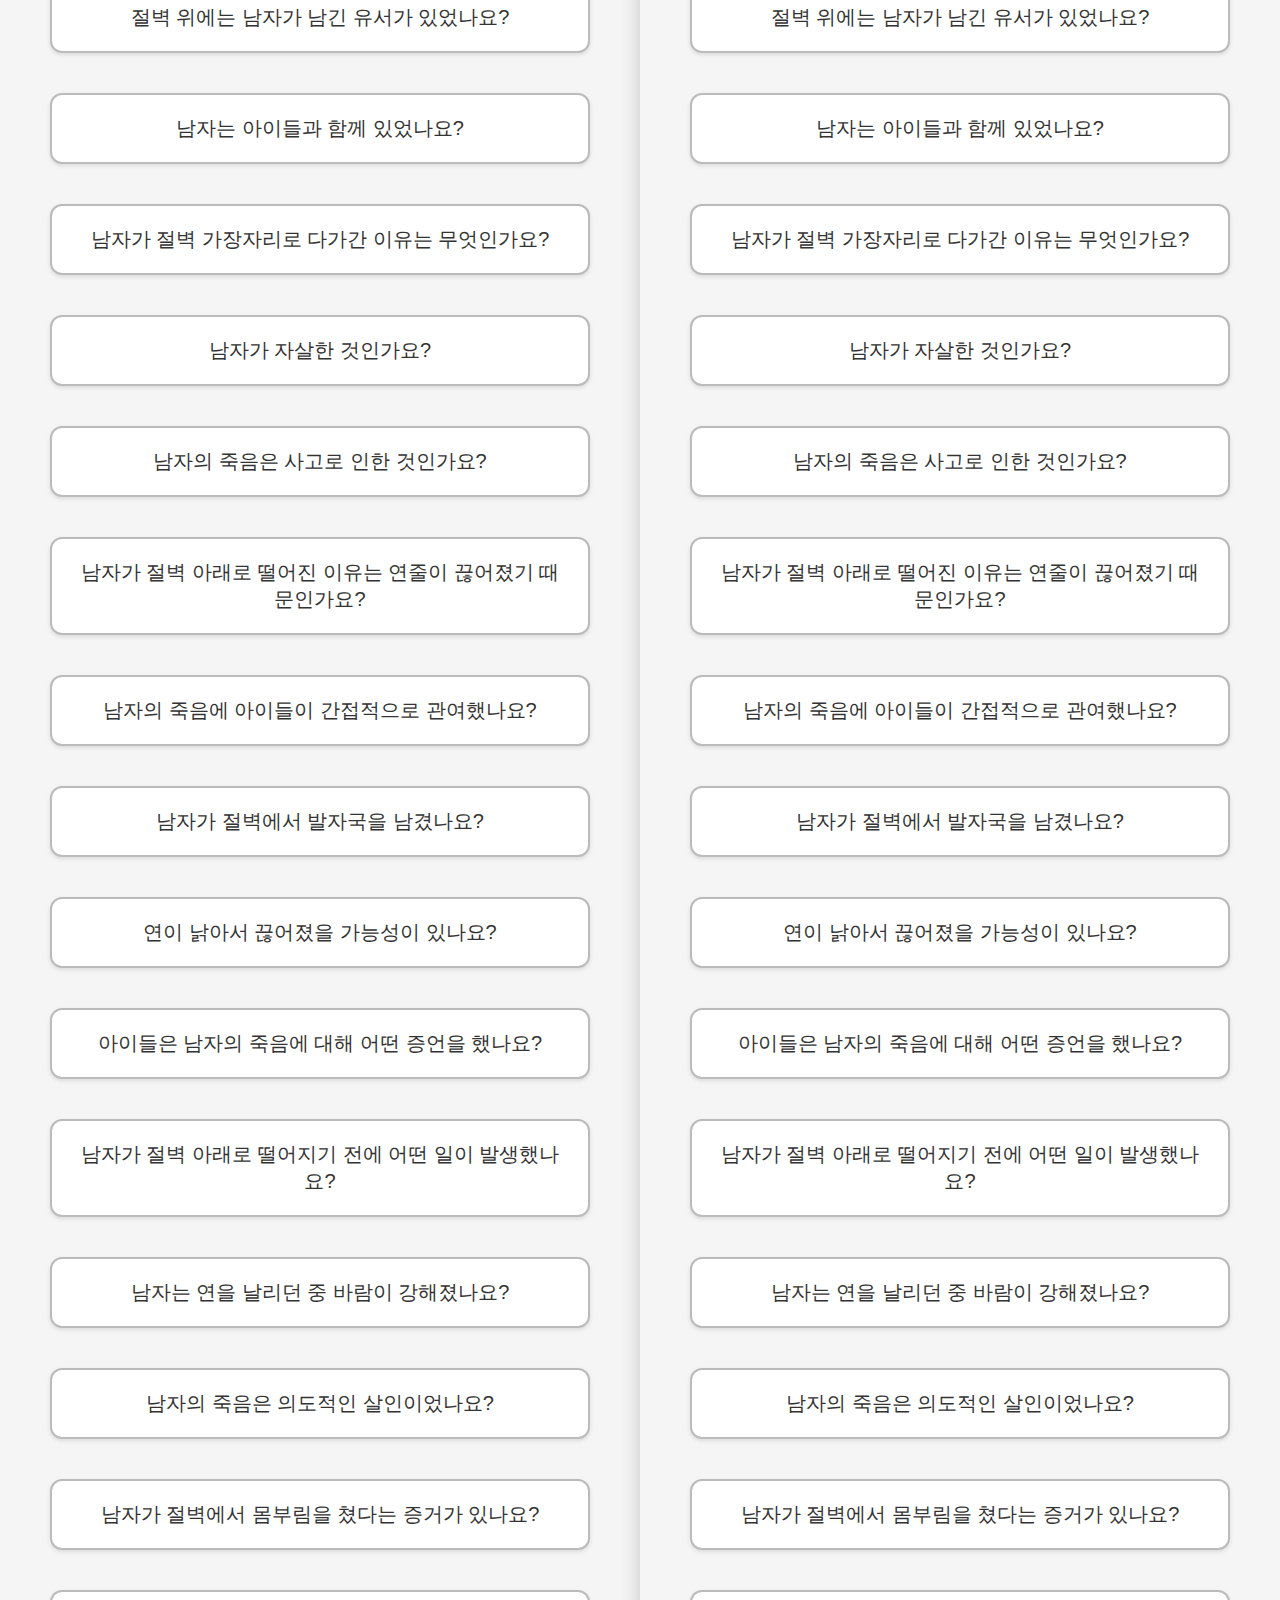
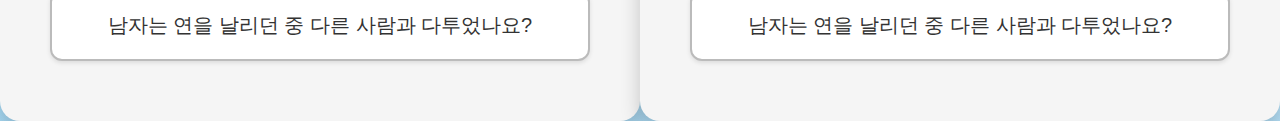
==== commit 293de451: "Update game.html" ====
--- a/game.html
+++ b/game.html
@@ -1,11 +1,13 @@
 <!DOCTYPE html>
 <html lang="ko">
-<head>
+<html lang="ko">
+    <head>
     <meta charset="UTF-8">
     <meta name="viewport" content="width=device-width, initial-scale=1.0">
     <title>게임 페이지</title>
-    <link rel="stylesheet" href="style.css">
+    <link rel="stylesheet" href="style.css"> <!-- 여기에 style.css 경로 확인 -->
 </head>
+
 <body>
     <div class="game-container">
         <div class="situation-box">
--- a/style.css
+++ b/style.css
@@ -1,150 +1,162 @@
-/* 기본 스타일 */
-html, body {
+/* Reset basic styles */
+* {
     margin: 0;
     padding: 0;
-    height: 100%;
-    font-family: 'Arial', sans-serif;
-    background-color: #f7f7f7;
+    box-sizing: border-box;
 }
 
-/* 메인 페이지 */
-.main-page-container {
+/* Body background and general layout */
+body {
+    font-family: 'Arial', sans-serif;
+    background: linear-gradient(135deg, #a0d8f5, #b6e1f9); /* 하늘색 그라데이션 */
+    height: 100vh;
     display: flex;
     justify-content: center;
     align-items: center;
-    height: 100vh;
-    background: linear-gradient(to bottom, #ff7f50, #ffb74d);
+    margin: 0;
 }
 
-.main-box {
+/* Main container styling */
+.main-container {
     text-align: center;
-    padding: 50px;
-    background-color: #ffffff;
-    box-shadow: 0 10px 20px rgba(0, 0, 0, 0.1);
-    transform: rotateY(0deg);
-    animation: rotate-box 6s infinite alternate;
-    border-radius: 10px;
-    max-width: 500px;
-    width: 100%;
-    transition: transform 0.5s ease-in-out;
+    margin-top: 100px; /* 상단 여백 추가 */
 }
 
-@keyframes rotate-box {
-    0% {
-        transform: rotateY(0deg);
-    }
-    100% {
-        transform: rotateY(360deg);
-    }
+/* Game box styling with rounded corners */
+.game-box {
+    background: #ffffff;
+    padding: 40px;
+    border-radius: 20px;  /* 둥근 네모박스 */
+    box-shadow: 0 10px 20px rgba(0, 0, 0, 0.1);
+    width: 500px;
+    transition: transform 0.3s ease;
+    margin-bottom: 50px;
 }
 
-.main-title {
-    font-size: 50px;
-    color: #ff7f50;
+/* Hover effect for the game box */
+.game-box:hover {
+    transform: scale(1.05);
+}
+
+/* Game description styling inside rounded box */
+.game-description {
+    font-size: 20px;
+    color: #555;
+    margin-bottom: 30px;
+}
+
+/* Start button styling with 3D effect */
+.start-button {
+    background: linear-gradient(145deg, #76c7f7, #a0d8f5); /* 하늘색 그라데이션 */
+    padding: 15px 30px;
+    font-size: 24px;
+    color: white;
+    border: none;
+    border-radius: 12px;
+    cursor: pointer;
+    box-shadow: 2px 2px 10px rgba(0, 0, 0, 0.1);
+    transition: transform 0.3s ease;
+    margin-top: 20px;
+}
+
+.start-button:hover {
+    background: linear-gradient(145deg, #a0d8f5, #76c7f7); /* 반전된 그라데이션 효과 */
+    transform: translateY(-3px);
+}
+
+/* Game container (게임 세부 페이지) */
+.game-container {
+    padding: 50px;
+    background: #f5f5f5;
+    border-radius: 20px;
+    box-shadow: 0 10px 20px rgba(0, 0, 0, 0.2);
+}
+
+/* Situation box styling inside rounded box */
+.situation-box {
+    background: #ffffff;
+    padding: 40px;
+    border-radius: 15px;
+    box-shadow: 0 10px 20px rgba(0, 0, 0, 0.1);
+    margin-bottom: 40px;
+}
+
+/* Situation title styling */
+.situation-title {
+    font-size: 36px;
+    color: #333;
     margin-bottom: 20px;
 }
 
-.main-description {
-    font-size: 22px;
-    color: #333;
-    margin-bottom: 40px;
+/* Situation description text styling inside rounded box */
+.situation-description {
+    font-size: 18px;
+    color: #666;
 }
 
-.start-game-button {
-    background-color: #ff7f50;
-    color: white;
-    font-size: 25px;
-    padding: 20px 40px;
-    border-radius: 8px;
-    text-decoration: none;
-    transition: background-color 0.3s ease;
+/* Buttons for questions */
+.question-buttons {
+    display: flex;
+    flex-direction: column;
+    gap: 20px;
 }
 
-.start-game-button:hover {
-    background-color: #ff5722;
-}
-
-/* 게임 페이지 컨테이너 */
-.game-container {
-    display: flex;
-    flex-direction: column;
-    align-items: center;
-    justify-content: flex-start;
-    padding-top: 50px;
-    min-height: 100vh;
-    text-align: center;
-}
-
-/* 상황 박스 */
-.situation-box {
-    background-color: #ffffff;
+.question-button {
+    background: #ffffff;
     padding: 20px;
-    border-radius: 10px;
-    box-shadow: 0 4px 6px rgba(0, 0, 0, 0.1);
-    margin-bottom: 30px;
-    width: 80%;
-    max-width: 600px;
-}
-
-.situation-title {
-    font-size: 32px;
-    color: #4a90e2;
-    margin-bottom: 10px;
-}
-
-.situation-description {
-    font-size: 22px;
+    font-size: 20px;
     color: #333;
-}
-
-/* 질문 버튼들 */
-.question-buttons {
-    display: grid;
-    grid-template-columns: repeat(2, 1fr);
-    gap: 20px;
-    max-width: 600px;
-    width: 80%;
-}
-
-/* 각 질문 버튼 */
-.question-button {
-    font-size: 20px;
-    padding: 20px;
-    background-color: #4a90e2;
-    color: white;
-    border: none;
-    border-radius: 8px;
+    border: 2px solid #bbb;
+    border-radius: 12px;
     cursor: pointer;
-    transition: transform 0.2s ease, box-shadow 0.2s ease;
-    box-shadow: 0 4px 8px rgba(0, 0, 0, 0.1);
-    height: 80px;
+    width: 100%;
+    transition: transform 0.3s ease;
+    box-shadow: 0 2px 4px rgba(0, 0, 0, 0.1);
 }
 
 .question-button:hover {
+    background-color: #f0f0f0;
     transform: scale(1.05);
-    box-shadow: 0 6px 12px rgba(0, 0, 0, 0.15);
 }
 
-/* 팝업창 스타일 */
+/* Answer popup styling inside rounded box */
 .answer-popup {
     display: none;
     position: fixed;
     top: 50%;
     left: 50%;
     transform: translate(-50%, -50%);
+    background: #ffffff;
     padding: 20px;
-    background-color: #ffffff;
-    border-radius: 10px;
-    box-shadow: 0 4px 8px rgba(0, 0, 0, 0.3);
-    z-index: 1000;
+    border-radius: 15px;
+    box-shadow: 0 10px 20px rgba(0, 0, 0, 0.2);
+    text-align: center;
+    width: 300px;
 }
 
 .close-popup {
-    background-color: #f44336;
+    background: #ff4d4d;
+    padding: 10px 20px;
+    font-size: 18px;
     color: white;
     border: none;
-    padding: 10px 20px;
-    border-radius: 5px;
+    border-radius: 10px;
     cursor: pointer;
-    margin-top: 10px;
+    transition: background 0.3s ease;
 }
+
+.close-popup:hover {
+    background: #e60000;
+}
+
+/* Padding and margin for various elements to ensure spacing */
+.situation-box,
+.question-buttons,
+.answer-popup {
+    margin: 10px 0;
+}
+
+/* General button and text spacing */
+button {
+    margin-top: 20px;
+}
--- a/style.css
+++ b/style.css
@@ -1,150 +1,162 @@
-/* 기본 스타일 */
-html, body {
+/* Reset basic styles */
+* {
     margin: 0;
     padding: 0;
-    height: 100%;
-    font-family: 'Arial', sans-serif;
-    background-color: #f7f7f7;
+    box-sizing: border-box;
 }
 
-/* 메인 페이지 */
-.main-page-container {
+/* Body background and general layout */
+body {
+    font-family: 'Arial', sans-serif;
+    background: linear-gradient(135deg, #a0d8f5, #b6e1f9); /* 하늘색 그라데이션 */
+    height: 100vh;
     display: flex;
     justify-content: center;
     align-items: center;
-    height: 100vh;
-    background: linear-gradient(to bottom, #ff7f50, #ffb74d);
+    margin: 0;
 }
 
-.main-box {
+/* Main container styling */
+.main-container {
     text-align: center;
-    padding: 50px;
-    background-color: #ffffff;
-    box-shadow: 0 10px 20px rgba(0, 0, 0, 0.1);
-    transform: rotateY(0deg);
-    animation: rotate-box 6s infinite alternate;
-    border-radius: 10px;
-    max-width: 500px;
-    width: 100%;
-    transition: transform 0.5s ease-in-out;
+    margin-top: 100px; /* 상단 여백 추가 */
 }
 
-@keyframes rotate-box {
-    0% {
-        transform: rotateY(0deg);
-    }
-    100% {
-        transform: rotateY(360deg);
-    }
+/* Game box styling with rounded corners */
+.game-box {
+    background: #ffffff;
+    padding: 40px;
+    border-radius: 20px;  /* 둥근 네모박스 */
+    box-shadow: 0 10px 20px rgba(0, 0, 0, 0.1);
+    width: 500px;
+    transition: transform 0.3s ease;
+    margin-bottom: 50px;
 }
 
-.main-title {
-    font-size: 50px;
-    color: #ff7f50;
+/* Hover effect for the game box */
+.game-box:hover {
+    transform: scale(1.05);
+}
+
+/* Game description styling inside rounded box */
+.game-description {
+    font-size: 20px;
+    color: #555;
+    margin-bottom: 30px;
+}
+
+/* Start button styling with 3D effect */
+.start-button {
+    background: linear-gradient(145deg, #76c7f7, #a0d8f5); /* 하늘색 그라데이션 */
+    padding: 15px 30px;
+    font-size: 24px;
+    color: white;
+    border: none;
+    border-radius: 12px;
+    cursor: pointer;
+    box-shadow: 2px 2px 10px rgba(0, 0, 0, 0.1);
+    transition: transform 0.3s ease;
+    margin-top: 20px;
+}
+
+.start-button:hover {
+    background: linear-gradient(145deg, #a0d8f5, #76c7f7); /* 반전된 그라데이션 효과 */
+    transform: translateY(-3px);
+}
+
+/* Game container (게임 세부 페이지) */
+.game-container {
+    padding: 50px;
+    background: #f5f5f5;
+    border-radius: 20px;
+    box-shadow: 0 10px 20px rgba(0, 0, 0, 0.2);
+}
+
+/* Situation box styling inside rounded box */
+.situation-box {
+    background: #ffffff;
+    padding: 40px;
+    border-radius: 15px;
+    box-shadow: 0 10px 20px rgba(0, 0, 0, 0.1);
+    margin-bottom: 40px;
+}
+
+/* Situation title styling */
+.situation-title {
+    font-size: 36px;
+    color: #333;
     margin-bottom: 20px;
 }
 
-.main-description {
-    font-size: 22px;
-    color: #333;
-    margin-bottom: 40px;
+/* Situation description text styling inside rounded box */
+.situation-description {
+    font-size: 18px;
+    color: #666;
 }
 
-.start-game-button {
-    background-color: #ff7f50;
-    color: white;
-    font-size: 25px;
-    padding: 20px 40px;
-    border-radius: 8px;
-    text-decoration: none;
-    transition: background-color 0.3s ease;
+/* Buttons for questions */
+.question-buttons {
+    display: flex;
+    flex-direction: column;
+    gap: 20px;
 }
 
-.start-game-button:hover {
-    background-color: #ff5722;
-}
-
-/* 게임 페이지 컨테이너 */
-.game-container {
-    display: flex;
-    flex-direction: column;
-    align-items: center;
-    justify-content: flex-start;
-    padding-top: 50px;
-    min-height: 100vh;
-    text-align: center;
-}
-
-/* 상황 박스 */
-.situation-box {
-    background-color: #ffffff;
+.question-button {
+    background: #ffffff;
     padding: 20px;
-    border-radius: 10px;
-    box-shadow: 0 4px 6px rgba(0, 0, 0, 0.1);
-    margin-bottom: 30px;
-    width: 80%;
-    max-width: 600px;
-}
-
-.situation-title {
-    font-size: 32px;
-    color: #4a90e2;
-    margin-bottom: 10px;
-}
-
-.situation-description {
-    font-size: 22px;
+    font-size: 20px;
     color: #333;
-}
-
-/* 질문 버튼들 */
-.question-buttons {
-    display: grid;
-    grid-template-columns: repeat(2, 1fr);
-    gap: 20px;
-    max-width: 600px;
-    width: 80%;
-}
-
-/* 각 질문 버튼 */
-.question-button {
-    font-size: 20px;
-    padding: 20px;
-    background-color: #4a90e2;
-    color: white;
-    border: none;
-    border-radius: 8px;
+    border: 2px solid #bbb;
+    border-radius: 12px;
     cursor: pointer;
-    transition: transform 0.2s ease, box-shadow 0.2s ease;
-    box-shadow: 0 4px 8px rgba(0, 0, 0, 0.1);
-    height: 80px;
+    width: 100%;
+    transition: transform 0.3s ease;
+    box-shadow: 0 2px 4px rgba(0, 0, 0, 0.1);
 }
 
 .question-button:hover {
+    background-color: #f0f0f0;
     transform: scale(1.05);
-    box-shadow: 0 6px 12px rgba(0, 0, 0, 0.15);
 }
 
-/* 팝업창 스타일 */
+/* Answer popup styling inside rounded box */
 .answer-popup {
     display: none;
     position: fixed;
     top: 50%;
     left: 50%;
     transform: translate(-50%, -50%);
+    background: #ffffff;
     padding: 20px;
-    background-color: #ffffff;
-    border-radius: 10px;
-    box-shadow: 0 4px 8px rgba(0, 0, 0, 0.3);
-    z-index: 1000;
+    border-radius: 15px;
+    box-shadow: 0 10px 20px rgba(0, 0, 0, 0.2);
+    text-align: center;
+    width: 300px;
 }
 
 .close-popup {
-    background-color: #f44336;
+    background: #ff4d4d;
+    padding: 10px 20px;
+    font-size: 18px;
     color: white;
     border: none;
-    padding: 10px 20px;
-    border-radius: 5px;
+    border-radius: 10px;
     cursor: pointer;
-    margin-top: 10px;
+    transition: background 0.3s ease;
 }
+
+.close-popup:hover {
+    background: #e60000;
+}
+
+/* Padding and margin for various elements to ensure spacing */
+.situation-box,
+.question-buttons,
+.answer-popup {
+    margin: 10px 0;
+}
+
+/* General button and text spacing */
+button {
+    margin-top: 20px;
+}
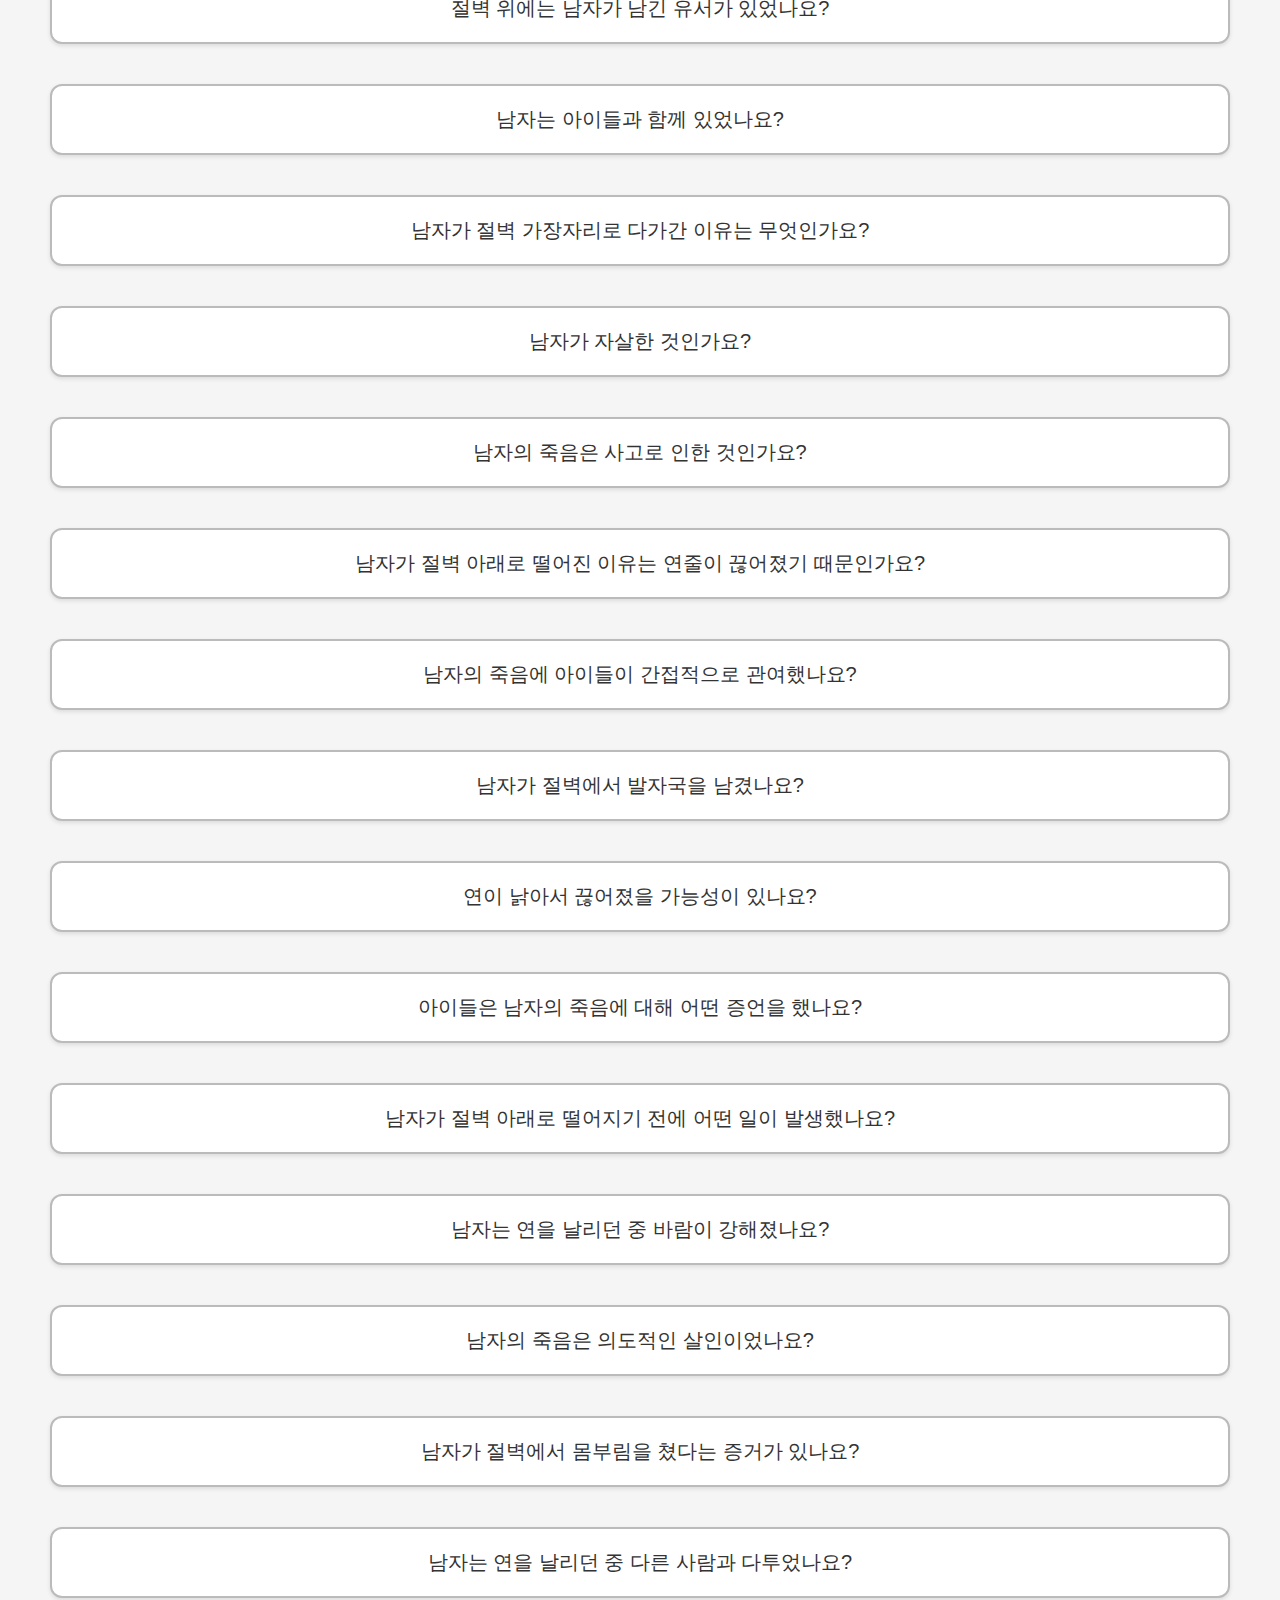
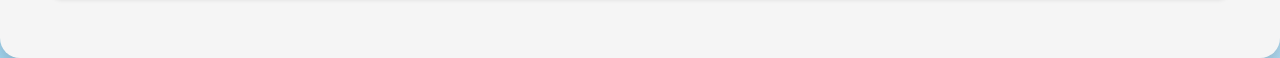
==== commit 54e782ea: "Update game.html" ====
--- a/game.html
+++ b/game.html
@@ -1,69 +1,5 @@
 <!DOCTYPE html>
 <html lang="ko">
-<html lang="ko">
-    <head>
-    <meta charset="UTF-8">
-    <meta name="viewport" content="width=device-width, initial-scale=1.0">
-    <title>게임 페이지</title>
-    <link rel="stylesheet" href="style.css"> <!-- 여기에 style.css 경로 확인 -->
-</head>
-
-<body>
-    <div class="game-container">
-        <div class="situation-box">
-            <h2 class="situation-title">상황: 치명적인 장난</h2>
-            <p class="situation-description">
-                한 남자가 높은 절벽 아래에서 사망한 채로 발견되었습니다. 경찰은 처음에 자살로 의심했지만, 절벽 위에는 그가 남긴 유서도, 발자국도 없었습니다. 그러나 근처에서 낡은 연이 발견되었고, 남자의 손에는 끊어진 줄이 쥐어져 있었습니다. 남자는 어떻게 죽게 되었을까요?
-            </p>
-        </div>
-
-        <div class="question-buttons">
-            <button class="question-button" onclick="showAnswer('예')">남자는 절벽 아래에서 발견되었나요?</button>
-            <button class="question-button" onclick="showAnswer('아니오')">남자는 절벽 위에서 혼자 있었나요?</button>
-            <button class="question-button" onclick="showAnswer('예')">남자는 연을 날리고 있었나요?</button>
-            <button class="question-button" onclick="showAnswer('예')">남자의 손에 쥐어져 있던 것은 끊어진 연줄인가요?</button>
-            <button class="question-button" onclick="showAnswer('아니오')">절벽 위에는 남자가 남긴 유서가 있었나요?</button>
-            <button class="question-button" onclick="showAnswer('예')">남자는 아이들과 함께 있었나요?</button>
-            <button class="question-button" onclick="showAnswer('연을 잡으려는 아이들을 막으려 함')">남자가 절벽 가장자리로 다가간 이유는 무엇인가요?</button>
-            <button class="question-button" onclick="showAnswer('아니오')">남자가 자살한 것인가요?</button>
-            <button class="question-button" onclick="showAnswer('예')">남자의 죽음은 사고로 인한 것인가요?</button>
-            <button class="question-button" onclick="showAnswer('예')">남자가 절벽 아래로 떨어진 이유는 연줄이 끊어졌기 때문인가요?</button>
-            <button class="question-button" onclick="showAnswer('예')">남자의 죽음에 아이들이 간접적으로 관여했나요?</button>
-            <button class="question-button" onclick="showAnswer('아니오')">남자가 절벽에서 발자국을 남겼나요?</button>
-            <button class="question-button" onclick="showAnswer('예')">연이 낡아서 끊어졌을 가능성이 있나요?</button>
-            <button class="question-button" onclick="showAnswer('남자가 연을 잡으려 했다고 주장함')">아이들은 남자의 죽음에 대해 어떤 증언을 했나요?</button>
-            <button class="question-button" onclick="showAnswer('연이 바람에 날아갔다')">남자가 절벽 아래로 떨어지기 전에 어떤 일이 발생했나요?</button>
-            <button class="question-button" onclick="showAnswer('예')">남자는 연을 날리던 중 바람이 강해졌나요?</button>
-            <button class="question-button" onclick="showAnswer('아니오')">남자의 죽음은 의도적인 살인이었나요?</button>
-            <button class="question-button" onclick="showAnswer('아니오')">남자가 절벽에서 몸부림을 쳤다는 증거가 있나요?</button>
-            <button class="question-button" onclick="showAnswer('아니오')">남자는 연을 날리던 중 다른 사람과 다투었나요?</button>
-            <!-- 추가 질문들 -->
-        </div>
-
-        <div id="answer-popup" class="answer-popup">
-            <p id="answer-text"></p>
-            <button id="close-popup" class="close-popup">닫기</button>
-        </div>
-    </div>
-
-    <script>
-        function showAnswer(answer) {
-            document.getElementById('answer-text').textContent = "답변: " + answer;
-            document.getElementById('answer-popup').style.display = 'block';
-        }
-
-        document.getElementById('close-popup').addEventListener('click', function() {
-            document.getElementById('answer-popup').style.display = 'none';
-        });
-    </script>
-</body>
-</html>
-
-
-<!DOCTYPE html>
-<html lang="ko">
-    <meta name="viewport" content="width=device-width, initial-scale=1.0">
-
 <head>
     <meta charset="UTF-8">
     <meta name="viewport" content="width=device-width, initial-scale=1.0">
@@ -72,6 +8,7 @@
 </head>
 <body>
     <div class="game-container">
+        <!-- 상황 설명 상자 -->
         <div class="situation-box">
             <h2 class="situation-title">상황: 치명적인 장난</h2>
             <p class="situation-description">
@@ -79,6 +16,7 @@
             </p>
         </div>
 
+        <!-- 질문 버튼들 -->
         <div class="question-buttons">
             <button class="question-button" onclick="showAnswer('예')">남자는 절벽 아래에서 발견되었나요?</button>
             <button class="question-button" onclick="showAnswer('아니오')">남자는 절벽 위에서 혼자 있었나요?</button>
@@ -101,6 +39,7 @@
             <button class="question-button" onclick="showAnswer('아니오')">남자는 연을 날리던 중 다른 사람과 다투었나요?</button>
         </div>
 
+        <!-- 팝업창 -->
         <div id="answer-popup" class="answer-popup">
             <p id="answer-text"></p>
             <button id="close-popup" class="close-popup">닫기</button>
@@ -117,12 +56,5 @@
             document.getElementById('answer-popup').style.display = 'none';
         });
     </script>
-<!-- 팝업창 -->
-<div class="answer-popup">
-    <p id="answer-text">정답: </p>
-    <button class="close-popup">닫기</button>
-</div>
-
-
 </body>
 </html>
